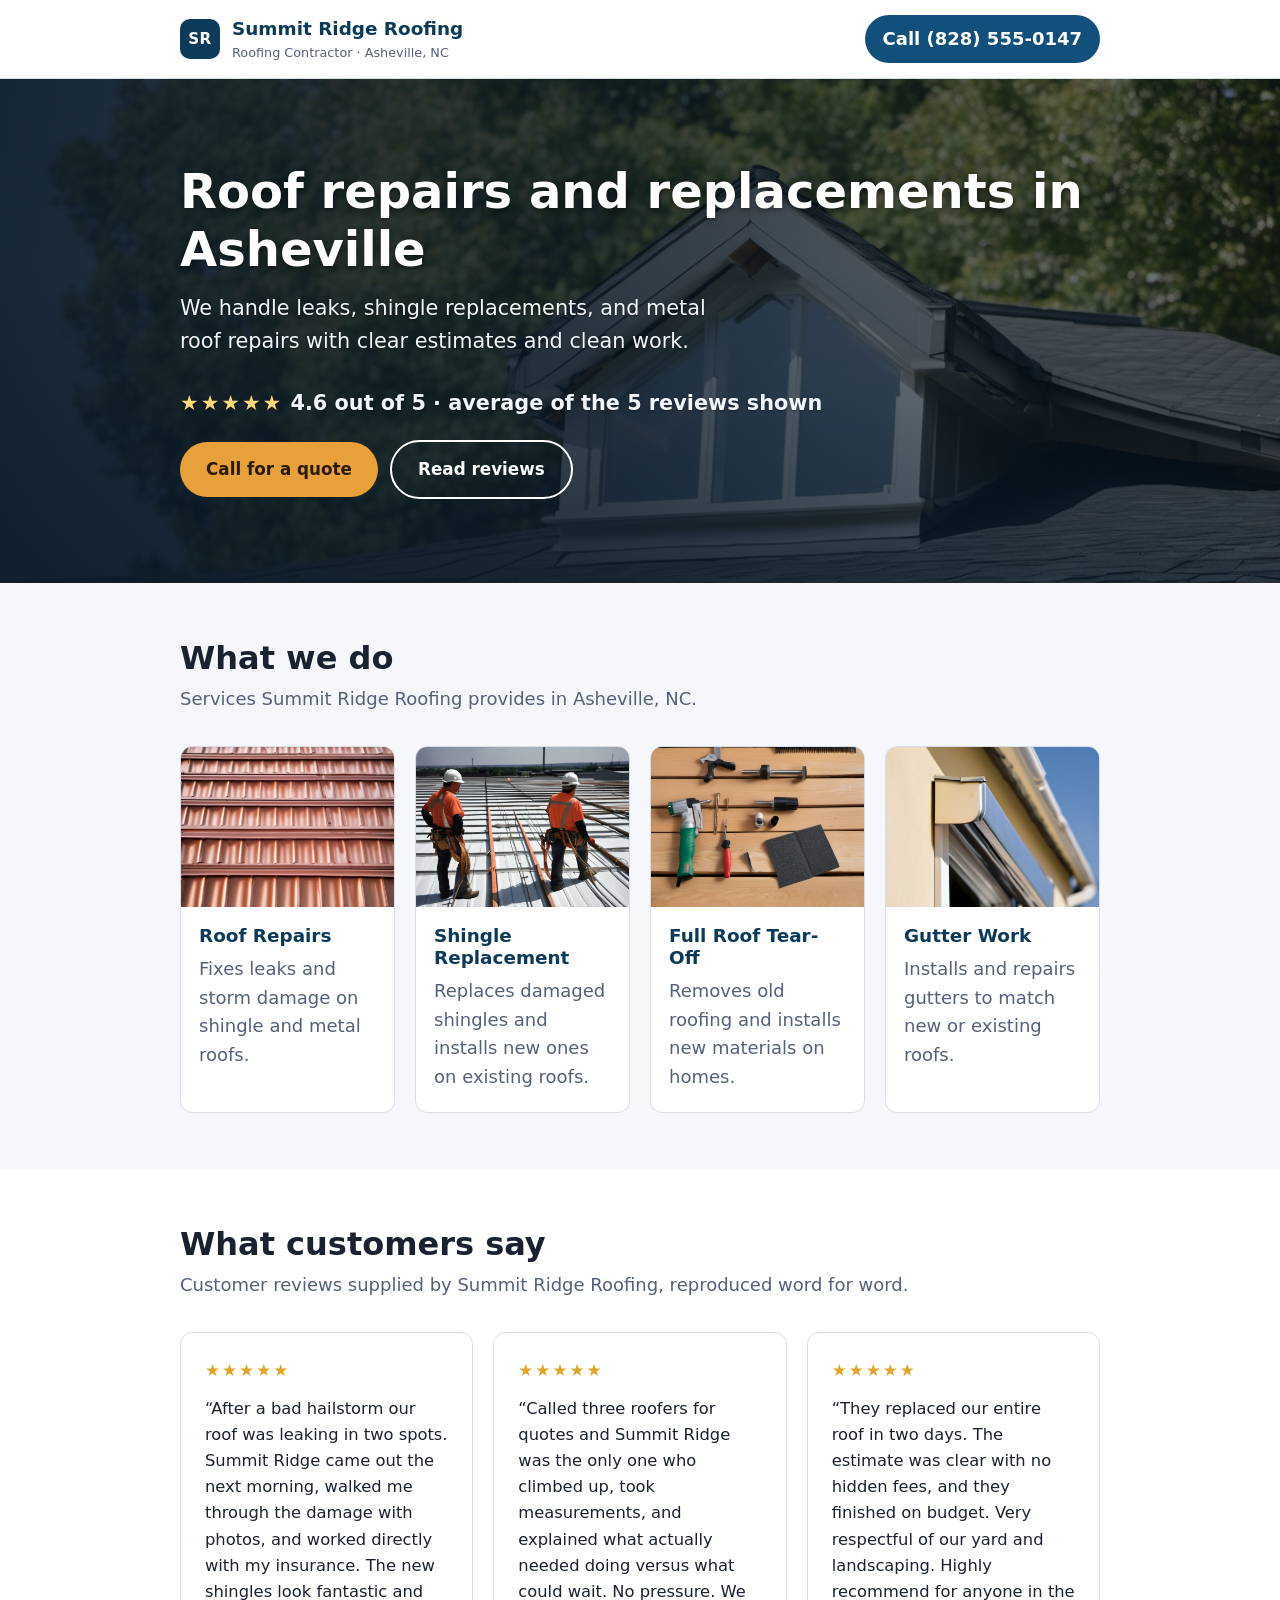
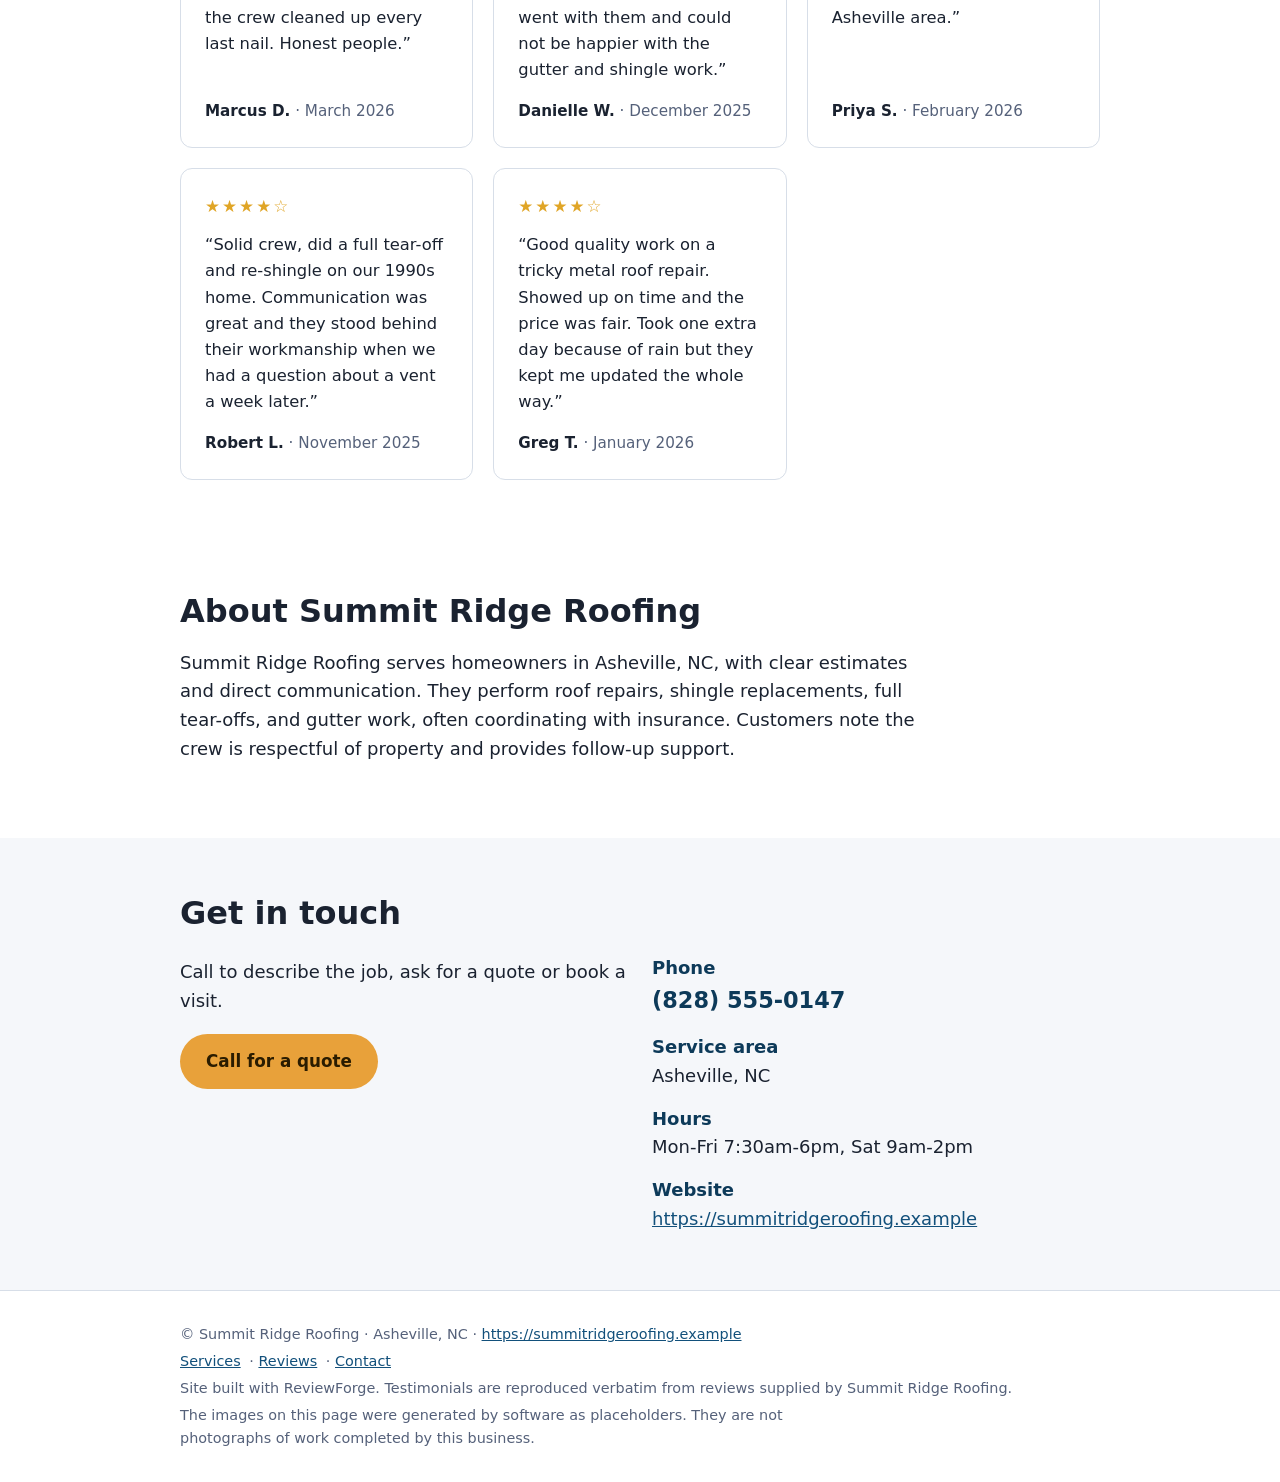
==== out/index.html @ 59f790d2 "ReviewForge: honest one-page websites from a business's own reviews ReviewForge turns a local busine" ====
<!doctype html>
<html lang="en">
<head>
  <meta charset="utf-8">
  <meta name="viewport" content="width=device-width, initial-scale=1">
  <title>Summit Ridge Roofing — Roofing Contractor in Asheville, NC</title>
  <meta name="description" content="We handle leaks, shingle replacements, and metal roof repairs with clear estimates and clean work.">
  <link rel="stylesheet" href="style.css">
  <style>.visually-hidden-label{position:absolute;width:1px;height:1px;overflow:hidden;clip:rect(0 0 0 0);white-space:nowrap}</style>
  <!-- Built by ReviewForge. Testimonials are verbatim excerpts of reviews
       supplied by the business. Every image's origin is listed in the
       provenance block below; images the business did not supply carry a
       data-illustrative attribute and are disclosed in the footer. -->
  <script type="application/json" id="reviewforge-provenance">
{
  "tool": "reviewforge",
  "copy_source": "llm",
  "llm_model": "qwen3:30b-a3b-instruct-2507-q4_K_M",
  "llm_endpoint": "non-local endpoint (address not recorded)",
  "note": "copy generated by qwen3:30b-a3b-instruct-2507-q4_K_M",
  "copy_attempts": [
    {
      "attempt": 1,
      "rejected_claims": []
    }
  ],
  "rejected_claims": [],
  "claim_check": "Conservative pattern match; a flagged phrase passes only if the same words (or a simple plural/singular) appear in the supplied facts or reviews. It blocks claims the input never mentions; it does not prove any claim true. Human review required.",
  "offers_free_estimates": false,
  "reviews_supplied": 5,
  "reviews_used_as_testimonials": [
    {
      "source_index": 0,
      "author": "Marcus D.",
      "rating": 5.0,
      "truncated": false,
      "source_url": null
    },
    {
      "source_index": 3,
      "author": "Danielle W.",
      "rating": 5.0,
      "truncated": false,
      "source_url": null
    },
    {
      "source_index": 1,
      "author": "Priya S.",
      "rating": 5.0,
      "truncated": false,
      "source_url": null
    },
    {
      "source_index": 4,
      "author": "Robert L.",
      "rating": 4.0,
      "truncated": false,
      "source_url": null
    },
    {
      "source_index": 2,
      "author": "Greg T.",
      "rating": 4.0,
      "truncated": false,
      "source_url": null
    }
  ],
  "rating_display": {
    "basis": "average of the reviews shown on the page",
    "average": 4.6,
    "count": 5
  },
  "country": "US",
  "legal": {
    "impressum": false,
    "privacy": false,
    "warnings": []
  },
  "photos_supplied": 0,
  "images": [
    {
      "src": "images/hero.png",
      "role": "hero",
      "origin": "generated",
      "is_business_own": false,
      "illustrative": true,
      "alt": "A newly shingled roofline against a clear sky",
      "caption": null,
      "generation": {
        "backend": "comfyui",
        "endpoint": "http://127.0.0.1:8188",
        "model": "sd_xl_base_1.0.safetensors",
        "prompt": "a freshly finished asphalt shingle roof on an anonymous suburban house seen from a low angle against a clear sky, clean straight shingle courses, new ridge cap, natural daylight, realistic documentary photograph, 35mm, shallow depth of field, no text, no signage, no logos, unbranded, anonymous generic location, professional stock photography",
        "negative_prompt": "text, words, letters, lettering, caption, watermark, signature, logo, brand, branding, trademark, company name, signage, street sign, house number, address, number plate, license plate, phone number, recognisable face, close-up face, portrait, celebrity, named person, landmark, famous building, map, document, deformed, extra limbs, extra fingers, mutated hands, distorted, blurry, low quality, jpeg artifacts, oversaturated, cartoon, illustration, painting, 3d render, cgi, collage, frame, border",
        "seed": 627469391,
        "steps": 28,
        "cfg": 6.5,
        "sampler": "dpmpp_2m/karras",
        "comfyui_prompt_id": "44e18497-ba8a-4ac8-9ac7-6ed51bb5bd73",
        "reused_render": "copied from an earlier build of this sample (same prompt and seed)",
        "embedded_metadata_removed": [
          "tEXt"
        ]
      }
    },
    {
      "src": "images/service-1.png",
      "role": "service",
      "origin": "generated",
      "is_business_own": false,
      "illustrative": true,
      "alt": "Roofing tools laid out on roof decking",
      "caption": null,
      "generation": {
        "backend": "comfyui",
        "endpoint": "http://127.0.0.1:8188",
        "model": "sd_xl_base_1.0.safetensors",
        "prompt": "a neat arrangement of roofing tools on bare plywood decking, nail gun, chalk line, flat pry bar, bundle of shingles, natural daylight, realistic documentary photograph, 35mm, shallow depth of field, no text, no signage, no logos, unbranded, anonymous generic location, professional stock photography",
        "negative_prompt": "text, words, letters, lettering, caption, watermark, signature, logo, brand, branding, trademark, company name, signage, street sign, house number, address, number plate, license plate, phone number, recognisable face, close-up face, portrait, celebrity, named person, landmark, famous building, map, document, deformed, extra limbs, extra fingers, mutated hands, distorted, blurry, low quality, jpeg artifacts, oversaturated, cartoon, illustration, painting, 3d render, cgi, collage, frame, border",
        "seed": 97400153,
        "steps": 28,
        "cfg": 6.5,
        "sampler": "dpmpp_2m/karras",
        "comfyui_prompt_id": "cd09466c-b7cf-4325-ab51-349beb525d5e",
        "reused_render": "copied from an earlier build of this sample (same prompt and seed)",
        "embedded_metadata_removed": [
          "tEXt"
        ]
      }
    },
    {
      "src": "images/service-2.png",
      "role": "service",
      "origin": "generated",
      "is_business_own": false,
      "illustrative": true,
      "alt": "Close detail of a standing seam metal roof",
      "caption": null,
      "generation": {
        "backend": "comfyui",
        "endpoint": "http://127.0.0.1:8188",
        "model": "sd_xl_base_1.0.safetensors",
        "prompt": "a standing seam metal roof panel detail in soft daylight, clean ribs and fasteners, close abstract crop, natural daylight, realistic documentary photograph, 35mm, shallow depth of field, no text, no signage, no logos, unbranded, anonymous generic location, professional stock photography",
        "negative_prompt": "text, words, letters, lettering, caption, watermark, signature, logo, brand, branding, trademark, company name, signage, street sign, house number, address, number plate, license plate, phone number, recognisable face, close-up face, portrait, celebrity, named person, landmark, famous building, map, document, deformed, extra limbs, extra fingers, mutated hands, distorted, blurry, low quality, jpeg artifacts, oversaturated, cartoon, illustration, painting, 3d render, cgi, collage, frame, border",
        "seed": 941857851,
        "steps": 28,
        "cfg": 6.5,
        "sampler": "dpmpp_2m/karras",
        "comfyui_prompt_id": "22c249e1-0dfb-46b1-85bd-ead1daed11b5",
        "reused_render": "copied from an earlier build of this sample (same prompt and seed)",
        "embedded_metadata_removed": [
          "tEXt"
        ]
      }
    },
    {
      "src": "images/service-3.png",
      "role": "service",
      "origin": "generated",
      "is_business_own": false,
      "illustrative": true,
      "alt": "Roofing workers seen at a distance on a rooftop",
      "caption": null,
      "generation": {
        "backend": "comfyui",
        "endpoint": "http://127.0.0.1:8188",
        "model": "sd_xl_base_1.0.safetensors",
        "prompt": "two roofing workers in hard hats and harnesses seen from a long distance as small silhouettes on a rooftop, faces not visible, wide establishing shot, natural daylight, realistic documentary photograph, 35mm, shallow depth of field, no text, no signage, no logos, unbranded, anonymous generic location, professional stock photography",
        "negative_prompt": "text, words, letters, lettering, caption, watermark, signature, logo, brand, branding, trademark, company name, signage, street sign, house number, address, number plate, license plate, phone number, recognisable face, close-up face, portrait, celebrity, named person, landmark, famous building, map, document, deformed, extra limbs, extra fingers, mutated hands, distorted, blurry, low quality, jpeg artifacts, oversaturated, cartoon, illustration, painting, 3d render, cgi, collage, frame, border",
        "seed": 515617822,
        "steps": 28,
        "cfg": 6.5,
        "sampler": "dpmpp_2m/karras",
        "comfyui_prompt_id": "9a1d9e56-45a0-4049-b6f0-59c0a13b3d74",
        "reused_render": "copied from an earlier build of this sample (same prompt and seed)",
        "embedded_metadata_removed": [
          "tEXt"
        ]
      }
    },
    {
      "src": "images/service-4.png",
      "role": "service",
      "origin": "generated",
      "is_business_own": false,
      "illustrative": true,
      "alt": "A newly installed gutter and downspout",
      "caption": null,
      "generation": {
        "backend": "comfyui",
        "endpoint": "http://127.0.0.1:8188",
        "model": "sd_xl_base_1.0.safetensors",
        "prompt": "a clean new seamless aluminium gutter and downspout along a plain fascia board, soft morning light, natural daylight, realistic documentary photograph, 35mm, shallow depth of field, no text, no signage, no logos, unbranded, anonymous generic location, professional stock photography",
        "negative_prompt": "text, words, letters, lettering, caption, watermark, signature, logo, brand, branding, trademark, company name, signage, street sign, house number, address, number plate, license plate, phone number, recognisable face, close-up face, portrait, celebrity, named person, landmark, famous building, map, document, deformed, extra limbs, extra fingers, mutated hands, distorted, blurry, low quality, jpeg artifacts, oversaturated, cartoon, illustration, painting, 3d render, cgi, collage, frame, border",
        "seed": 2083372674,
        "steps": 28,
        "cfg": 6.5,
        "sampler": "dpmpp_2m/karras",
        "comfyui_prompt_id": "b7a74631-ce5b-487c-b00d-261475dbca85",
        "reused_render": "copied from an earlier build of this sample (same prompt and seed)",
        "embedded_metadata_removed": [
          "tEXt"
        ]
      }
    }
  ],
  "image_resolution": {
    "mode": "illustrative",
    "logo": "none supplied; the renderer uses a typographic wordmark. ReviewForge never generates a logo.",
    "image_backend": {
      "selected": "comfyui",
      "note": "renders re-used from an earlier build of this sample (same prompts and seeds); no new generation"
    },
    "source": "generated illustrative imagery",
    "scene_set": "roofing"
  },
  "uses_illustrative_imagery": true,
  "illustrative_disclosure": "The images on this page were generated by software as placeholders. They are not photographs of work completed by this business.",
  "honesty": "Testimonials are verbatim prefixes of reviews supplied by the business, with the author and rating as supplied; ReviewForge cannot verify that a supplied review is genuine. Marketing copy (hero/services/about) is LLM- or template-generated and is rejected if it asserts a credential, award, offer, guarantee or statistic the supplied business data and reviews do not mention. Every image is listed above with its origin; any image not supplied by the business is flagged illustrative, kept out of the work gallery, carries neutral alt text and no ownership caption, and is disclosed in the page footer. Generated image files are written without embedded generation metadata; those details are recorded here instead."
}
  </script>
</head>
<body>
  <a class="skip-link" href="#main">Skip to content</a>
  <header class="site-header">
    <div class="wrap">
      <div class="brand wordmark">
        <span class="mono" aria-hidden="true">SR</span>
        <span>Summit Ridge Roofing<small>Roofing Contractor &middot; Asheville, NC</small></span>
      </div>
      <a class="header-cta" href="tel:8285550147">Call<span class="num"> (828) 555-0147</span></a>
    </div>
  </header>

  <main id="main">
    <section class="hero has-image" aria-labelledby="hero-h">
      <div class="hero-media"><img src="images/hero.png" alt="A newly shingled roofline against a clear sky" width="1344" height="768" loading="eager" fetchpriority="high" decoding="async" data-image-origin="generated" data-illustrative="true"></div>
      <div class="scrim" aria-hidden="true"></div>
      <div class="hero-body">
        <div class="wrap">
        <h1 id="hero-h">Roof repairs and replacements in Asheville</h1>
        <p>We handle leaks, shingle replacements, and metal roof repairs with clear estimates and clean work.</p>
        <p class="rating-line"><span class="stars" aria-hidden="true">★★★★★</span> 4.6 out of 5 &middot; average of the 5 reviews shown</p>
        <div class="btn-row">
          <a class="btn" href="tel:8285550147">Call for a quote</a>
          <a class="btn secondary" href="#reviews">Read reviews</a>
        </div>
        </div>
      </div>
    </section>

    <section class="services" id="services" aria-labelledby="services-h">
      <div class="wrap">
        <h2 id="services-h">What we do</h2>
        <p class="section-intro">Services Summit Ridge Roofing provides in Asheville, NC.</p>
        <div class="service-grid n4">
        <article class="service-card">
          <div class="card-media media"><img src="images/service-2.png" alt="Close detail of a standing seam metal roof" width="768" height="768" loading="lazy" decoding="async" data-image-origin="generated" data-illustrative="true"></div>
          <div class="card-body">
            <h3>Roof Repairs</h3>
            <p>Fixes leaks and storm damage on shingle and metal roofs.</p>
          </div>
        </article>
        <article class="service-card">
          <div class="card-media media"><img src="images/service-3.png" alt="Roofing workers seen at a distance on a rooftop" width="768" height="768" loading="lazy" decoding="async" data-image-origin="generated" data-illustrative="true"></div>
          <div class="card-body">
            <h3>Shingle Replacement</h3>
            <p>Replaces damaged shingles and installs new ones on existing roofs.</p>
          </div>
        </article>
        <article class="service-card">
          <div class="card-media media"><img src="images/service-1.png" alt="Roofing tools laid out on roof decking" width="768" height="768" loading="lazy" decoding="async" data-image-origin="generated" data-illustrative="true"></div>
          <div class="card-body">
            <h3>Full Roof Tear-Off</h3>
            <p>Removes old roofing and installs new materials on homes.</p>
          </div>
        </article>
        <article class="service-card">
          <div class="card-media media"><img src="images/service-4.png" alt="A newly installed gutter and downspout" width="768" height="768" loading="lazy" decoding="async" data-image-origin="generated" data-illustrative="true"></div>
          <div class="card-body">
            <h3>Gutter Work</h3>
            <p>Installs and repairs gutters to match new or existing roofs.</p>
          </div>
        </article>
        </div>
      </div>
    </section>

    <section id="reviews" aria-labelledby="reviews-h">
      <div class="wrap">
        <h2 id="reviews-h">What customers say</h2>
        <p class="section-intro">Customer reviews supplied by Summit Ridge Roofing, reproduced word for word.</p>
        <div class="testimonial-grid">
        <figure class="testimonial">
          <div class="stars" aria-hidden="true">★★★★★</div>
          <span class="visually-hidden-label">Rated 5 out of 5.</span>
          <blockquote>&ldquo;After a bad hailstorm our roof was leaking in two spots. Summit Ridge came out the next morning, walked me through the damage with photos, and worked directly with my insurance. The new shingles look fantastic and the crew cleaned up every last nail. Honest people.&rdquo;</blockquote>
          <figcaption><span class="name">Marcus D.</span> &middot; March 2026</figcaption>
        </figure>
        <figure class="testimonial">
          <div class="stars" aria-hidden="true">★★★★★</div>
          <span class="visually-hidden-label">Rated 5 out of 5.</span>
          <blockquote>&ldquo;Called three roofers for quotes and Summit Ridge was the only one who climbed up, took measurements, and explained what actually needed doing versus what could wait. No pressure. We went with them and could not be happier with the gutter and shingle work.&rdquo;</blockquote>
          <figcaption><span class="name">Danielle W.</span> &middot; December 2025</figcaption>
        </figure>
        <figure class="testimonial">
          <div class="stars" aria-hidden="true">★★★★★</div>
          <span class="visually-hidden-label">Rated 5 out of 5.</span>
          <blockquote>&ldquo;They replaced our entire roof in two days. The estimate was clear with no hidden fees, and they finished on budget. Very respectful of our yard and landscaping. Highly recommend for anyone in the Asheville area.&rdquo;</blockquote>
          <figcaption><span class="name">Priya S.</span> &middot; February 2026</figcaption>
        </figure>
        <figure class="testimonial">
          <div class="stars" aria-hidden="true">★★★★☆</div>
          <span class="visually-hidden-label">Rated 4 out of 5.</span>
          <blockquote>&ldquo;Solid crew, did a full tear-off and re-shingle on our 1990s home. Communication was great and they stood behind their workmanship when we had a question about a vent a week later.&rdquo;</blockquote>
          <figcaption><span class="name">Robert L.</span> &middot; November 2025</figcaption>
        </figure>
        <figure class="testimonial">
          <div class="stars" aria-hidden="true">★★★★☆</div>
          <span class="visually-hidden-label">Rated 4 out of 5.</span>
          <blockquote>&ldquo;Good quality work on a tricky metal roof repair. Showed up on time and the price was fair. Took one extra day because of rain but they kept me updated the whole way.&rdquo;</blockquote>
          <figcaption><span class="name">Greg T.</span> &middot; January 2026</figcaption>
        </figure>
        </div>
      </div>
    </section>

    <section class="about" id="about" aria-labelledby="about-h">
      <div class="wrap">
        <h2 id="about-h">About Summit Ridge Roofing</h2>
        <p>Summit Ridge Roofing serves homeowners in Asheville, NC, with clear estimates and direct communication. They perform roof repairs, shingle replacements, full tear-offs, and gutter work, often coordinating with insurance. Customers note the crew is respectful of property and provides follow-up support.</p>
      </div>
    </section>

    <section class="contact" id="contact" aria-labelledby="contact-h">
      <div class="wrap">
        <h2 id="contact-h">Get in touch</h2>
        <div class="contact-grid">
          <div>
            <p>Call to describe the job, ask for a quote or book a visit.</p>
            <p><a class="btn" href="tel:8285550147">Call for a quote</a></p>
          </div>
          <dl>
          <dt>Phone</dt>
          <dd><a class="phone" href="tel:8285550147">(828) 555-0147</a></dd>
          <dt>Service area</dt>
          <dd>Asheville, NC</dd>
          <dt>Hours</dt>
          <dd>Mon-Fri 7:30am-6pm, Sat 9am-2pm</dd>
          <dt>Website</dt>
          <dd><a href="https://summitridgeroofing.example">https://summitridgeroofing.example</a></dd>
          </dl>
        </div>
      </div>
    </section>
  </main>

  <footer class="site-footer">
    <div class="wrap">
      <p>&copy; Summit Ridge Roofing &middot; Asheville, NC &middot; <a href="https://summitridgeroofing.example">https://summitridgeroofing.example</a></p>
      <nav aria-label="Footer"><p><a href="#services">Services</a> &middot; <a href="#reviews">Reviews</a> &middot; <a href="#contact">Contact</a></p></nav>
      <p>Site built with ReviewForge. Testimonials are reproduced verbatim from reviews supplied by Summit Ridge Roofing.</p>
      <p class="disclosure">The images on this page were generated by software as placeholders. They are not photographs of work completed by this business.</p>
    </div>
  </footer>
</body>
</html>
---- out/style.css ----
/* ReviewForge - clean, dependency-light, accessible. No external assets. */
:root {
  --bg: #ffffff;
  --surface: #f5f7fa;
  --ink: #1a2230;
  --muted: #55617a;
  --brand: #12507b;
  --brand-dark: #0d3a59;
  --accent: #e8a13a;
  --star: #e0a526;
  --border: #d7dee8;
  --radius: 12px;
  --maxw: 960px;
}
* { box-sizing: border-box; }
html { scroll-behavior: smooth; }
body {
  margin: 0;
  font-family: system-ui, -apple-system, "Segoe UI", Roboto, Helvetica, Arial, sans-serif;
  color: var(--ink);
  background: var(--bg);
  line-height: 1.6;
  font-size: 18px;
}
a { color: var(--brand); }
h1, h2, h3 { line-height: 1.2; color: var(--ink); }
img { max-width: 100%; height: auto; display: block; }

.wrap { max-width: var(--maxw); margin: 0 auto; padding: 0 20px; }

a.skip-link {
  position: absolute; left: -999px; top: 0;
  background: var(--brand); color: #fff; padding: 10px 16px; z-index: 100;
}
a.skip-link:focus { left: 8px; top: 8px; }

/* Header / nav */
.site-header {
  border-bottom: 1px solid var(--border);
  position: sticky; top: 0; background: var(--bg); z-index: 20;
}
.site-header .wrap {
  display: flex; align-items: center; justify-content: space-between;
  gap: 16px; padding-top: 14px; padding-bottom: 14px;
}
.brand { min-width: 0; }
.brand { font-weight: 700; font-size: 1.15rem; color: var(--brand-dark); }
.brand small { display: block; font-weight: 400; color: var(--muted); font-size: 0.8rem; }
/* Typographic wordmark -- used when the business supplies no logo. We never
   synthesise a logo mark. */
.wordmark { display: flex; align-items: center; gap: 12px; }
.wordmark .mono {
  flex: 0 0 auto;
  width: 40px; height: 40px; border-radius: 10px;
  background: var(--brand-dark); color: #fff;
  display: grid; place-items: center;
  font-weight: 800; letter-spacing: 0.5px; font-size: 0.95rem;
}
.wordmark img.logo { width: auto; height: 42px; }
.header-cta {
  background: var(--brand); color: #fff; text-decoration: none;
  padding: 10px 18px; border-radius: 999px; font-weight: 600; white-space: nowrap;
}
.header-cta:hover, .header-cta:focus { background: var(--brand-dark); }

/* Hero */
.hero {
  background: linear-gradient(160deg, var(--brand-dark), var(--brand));
  color: #fff; padding: 64px 0;
}
.hero h1 { color: #fff; font-size: clamp(1.9rem, 5vw, 3rem); margin: 0 0 14px; }
.hero p { font-size: clamp(1.05rem, 2.5vw, 1.3rem); color: #eaf2f8; margin: 0 0 28px; max-width: 42ch; }
.hero .rating-line { font-weight: 600; margin-bottom: 20px; color: #fff; max-width: none; }
.hero .stars { color: #ffd87a; letter-spacing: 2px; }

/* Hero with a photograph: real <img> (so alt text, width/height and
   fetchpriority all work) under a gradient scrim that keeps text contrast
   well above WCAG AA regardless of the picture underneath. */
.hero.has-image { position: relative; padding: 0; overflow: hidden; background: var(--brand-dark); }
.hero.has-image .hero-media { position: absolute; inset: 0; }
.hero.has-image .hero-media img {
  width: 100%; height: 100%; object-fit: cover; display: block;
}
.hero.has-image .scrim {
  position: absolute; inset: 0;
  background:
    linear-gradient(90deg, rgba(8,24,38,0.90) 0%, rgba(8,24,38,0.72) 46%, rgba(8,24,38,0.30) 100%),
    linear-gradient(0deg, rgba(8,24,38,0.58) 0%, rgba(8,24,38,0.10) 62%);
}
.hero.has-image .hero-body { position: relative; padding: 84px 0 84px; }
.hero.has-image p { color: #f1f6fa; text-shadow: 0 1px 2px rgba(0,0,0,0.35); }
.hero.has-image h1 { text-shadow: 0 2px 6px rgba(0,0,0,0.45); }

.btn {
  display: inline-block; background: var(--accent); color: #2a1c00;
  text-decoration: none; padding: 14px 26px; border-radius: 999px;
  font-weight: 700; font-size: 1.05rem;
}
.btn:hover, .btn:focus { background: #f0b24e; }
.btn.secondary { background: transparent; color: #fff; border: 2px solid #fff; margin-left: 10px; }
.btn.secondary:hover, .btn.secondary:focus { background: rgba(255,255,255,0.12); }
.hero .btn-row { display: flex; flex-wrap: wrap; gap: 12px; align-items: center; }
.hero .btn.secondary { margin-left: 0; }

section { padding: 56px 0; }
section h2 { font-size: clamp(1.5rem, 4vw, 2rem); margin: 0 0 8px; }
.section-intro { color: var(--muted); margin: 0 0 32px; }
section h2 + .service-grid { margin-top: 24px; }

/* Photo credit for openly licensed images, shown on the picture. */
.media { position: relative; }
.photo-credit {
  position: absolute; z-index: 2;
  font-size: 0.75rem; line-height: 1.2; font-weight: 600; letter-spacing: 0.2px;
  color: #fff; background: rgba(8,20,32,0.82);
  padding: 4px 9px; border-radius: 6px; pointer-events: none;
}
.hero .photo-credit { left: auto; right: 14px; bottom: 14px; }
.photo-credit { font-weight: 400; max-width: 60%; }

/* Services */
.services { background: var(--surface); }
.service-grid {
  display: grid; gap: 20px;
  grid-template-columns: repeat(auto-fit, minmax(240px, 1fr));
}
@media (min-width: 900px) {
  .service-grid.n4 { grid-template-columns: repeat(4, 1fr); }
  .service-grid.n4 .service-card .card-body { padding: 18px 18px 20px; }
}
@media (min-width: 560px) and (max-width: 899px) {
  .service-grid.n4 { grid-template-columns: repeat(2, 1fr); }
}
.service-card {
  background: var(--bg); border: 1px solid var(--border);
  border-radius: var(--radius); overflow: hidden;
  display: flex; flex-direction: column;
}
.service-card .card-media { background: var(--surface); }
.service-card .card-media img {
  width: 100%; aspect-ratio: 4 / 3; object-fit: cover;
}
/* A card with no picture, in a row of cards that have one: a quiet brand
   panel of the same height keeps the row even. Deliberately not a picture. */
.service-card .card-media.blank {
  aspect-ratio: 4 / 3; display: grid; place-items: center;
  background: linear-gradient(150deg, var(--brand-dark), var(--brand));
}
.service-card .card-media.blank span {
  color: rgba(255,255,255,0.9); font-size: 2.6rem; font-weight: 800;
}
.service-card .card-body { padding: 22px 24px 24px; }
.service-card h3 { margin: 0 0 8px; font-size: 1.15rem; color: var(--brand-dark); overflow-wrap: anywhere; }
.service-card p { margin: 0; color: var(--muted); }

/* Honest little note wherever illustrative imagery is shown. */
.imagery-note {
  margin: 24px 0 0; color: var(--muted); font-size: 0.85rem;
  border-left: 3px solid var(--border); padding-left: 12px; max-width: 62ch;
}

/* Work gallery -- business-owned photos ONLY. */
.gallery-grid {
  display: grid; gap: 16px;
  grid-template-columns: repeat(auto-fit, minmax(240px, 1fr));
}
.gallery-grid figure {
  margin: 0; border: 1px solid var(--border); border-radius: var(--radius);
  overflow: hidden; background: var(--bg);
  display: flex; flex-direction: column;
}
.gallery-grid img { width: 100%; aspect-ratio: 3 / 2; object-fit: cover; }
.gallery-grid figcaption {
  padding: 12px 16px; color: var(--ink); font-size: 0.95rem;
}
.gallery-grid figcaption .credit {
  display: block; margin-top: 4px; color: var(--muted); font-size: 0.8rem;
}

/* Testimonials */
.testimonial-grid {
  display: grid; gap: 20px;
  grid-template-columns: repeat(auto-fit, minmax(260px, 1fr));
}
.testimonial {
  margin: 0; border: 1px solid var(--border); border-radius: var(--radius);
  padding: 24px; background: var(--bg);
  display: flex; flex-direction: column;
}
.testimonial .stars { color: var(--star); letter-spacing: 2px; font-size: 1.05rem; }
.testimonial blockquote { margin: 12px 0 16px; font-size: 1.02rem; flex: 1 1 auto; }
.testimonial figcaption { color: var(--muted); font-size: 0.95rem; }
.testimonial figcaption .name { color: var(--ink); font-weight: 600; }

/* About + contact */
.about p { max-width: 65ch; }
.contact { background: var(--surface); }
.contact-grid { display: grid; gap: 24px; grid-template-columns: repeat(auto-fit, minmax(240px, 1fr)); }
.contact dl { margin: 0; }
.contact dt { font-weight: 700; color: var(--brand-dark); margin-top: 14px; }
.contact dd { margin: 0; }
.contact a.phone { font-size: 1.4rem; font-weight: 700; color: var(--brand-dark); text-decoration: none; }

/* Footer */
.site-footer {
  border-top: 1px solid var(--border); padding: 28px 0;
  color: var(--muted); font-size: 0.9rem;
}
.site-footer p { margin: 4px 0; }
.site-footer .disclosure { max-width: 70ch; }
.site-footer nav a { margin-right: 4px; }
.legal-text { margin-top: 18px; max-width: 70ch; }
.legal-text h2 { font-size: 1rem; margin: 14px 0 4px; color: var(--ink); }
.legal-text p { white-space: pre-line; }

:focus-visible { outline: 3px solid var(--accent); outline-offset: 2px; }

@media (prefers-reduced-motion: reduce) {
  html { scroll-behavior: auto; }
}

@media (max-width: 640px) {
  body { font-size: 17px; }
  .hero { padding: 48px 0 56px; }
  .hero.has-image .hero-body { padding: 56px 0 64px; }
  .site-header { position: static; }
  .site-header .wrap { padding-top: 10px; padding-bottom: 10px; gap: 10px; }
  .brand { font-size: 1rem; }
  .wordmark .mono { width: 36px; height: 36px; }
  .wordmark img.logo { height: 36px; }
  .header-cta { padding: 8px 16px; font-size: 0.95rem; }
  .header-cta .num { display: none; }
  section { padding: 44px 0; }
  .hero.has-image .scrim {
    background: linear-gradient(0deg, rgba(8,24,38,0.93) 10%, rgba(8,24,38,0.72) 100%);
  }
}

@media (prefers-color-scheme: dark) {
  :root:not([data-theme="light"]) {
    --bg: #11161f; --surface: #1a212d; --ink: #e8edf4; --muted: #a2afc4;
    --brand: #4aa3d6; --brand-dark: #2e7fb0; --border: #2a3444;
  }
}
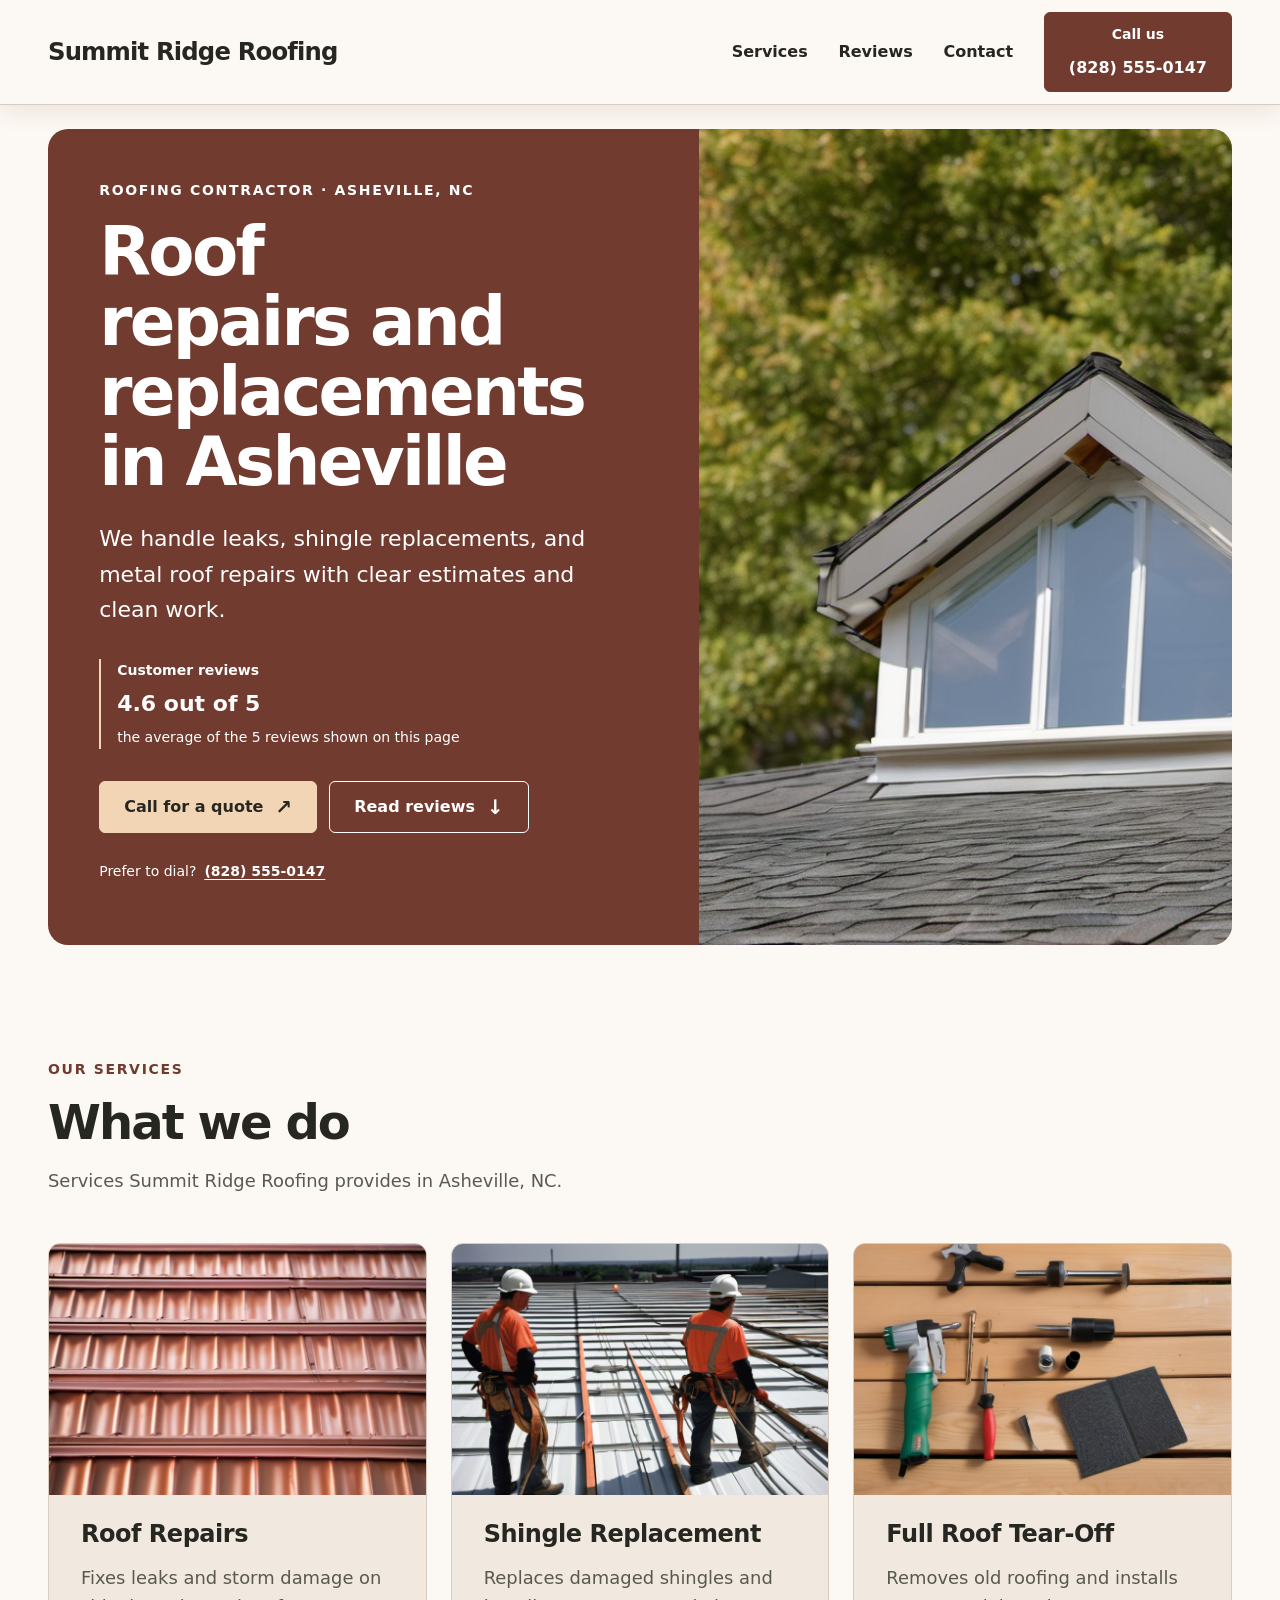
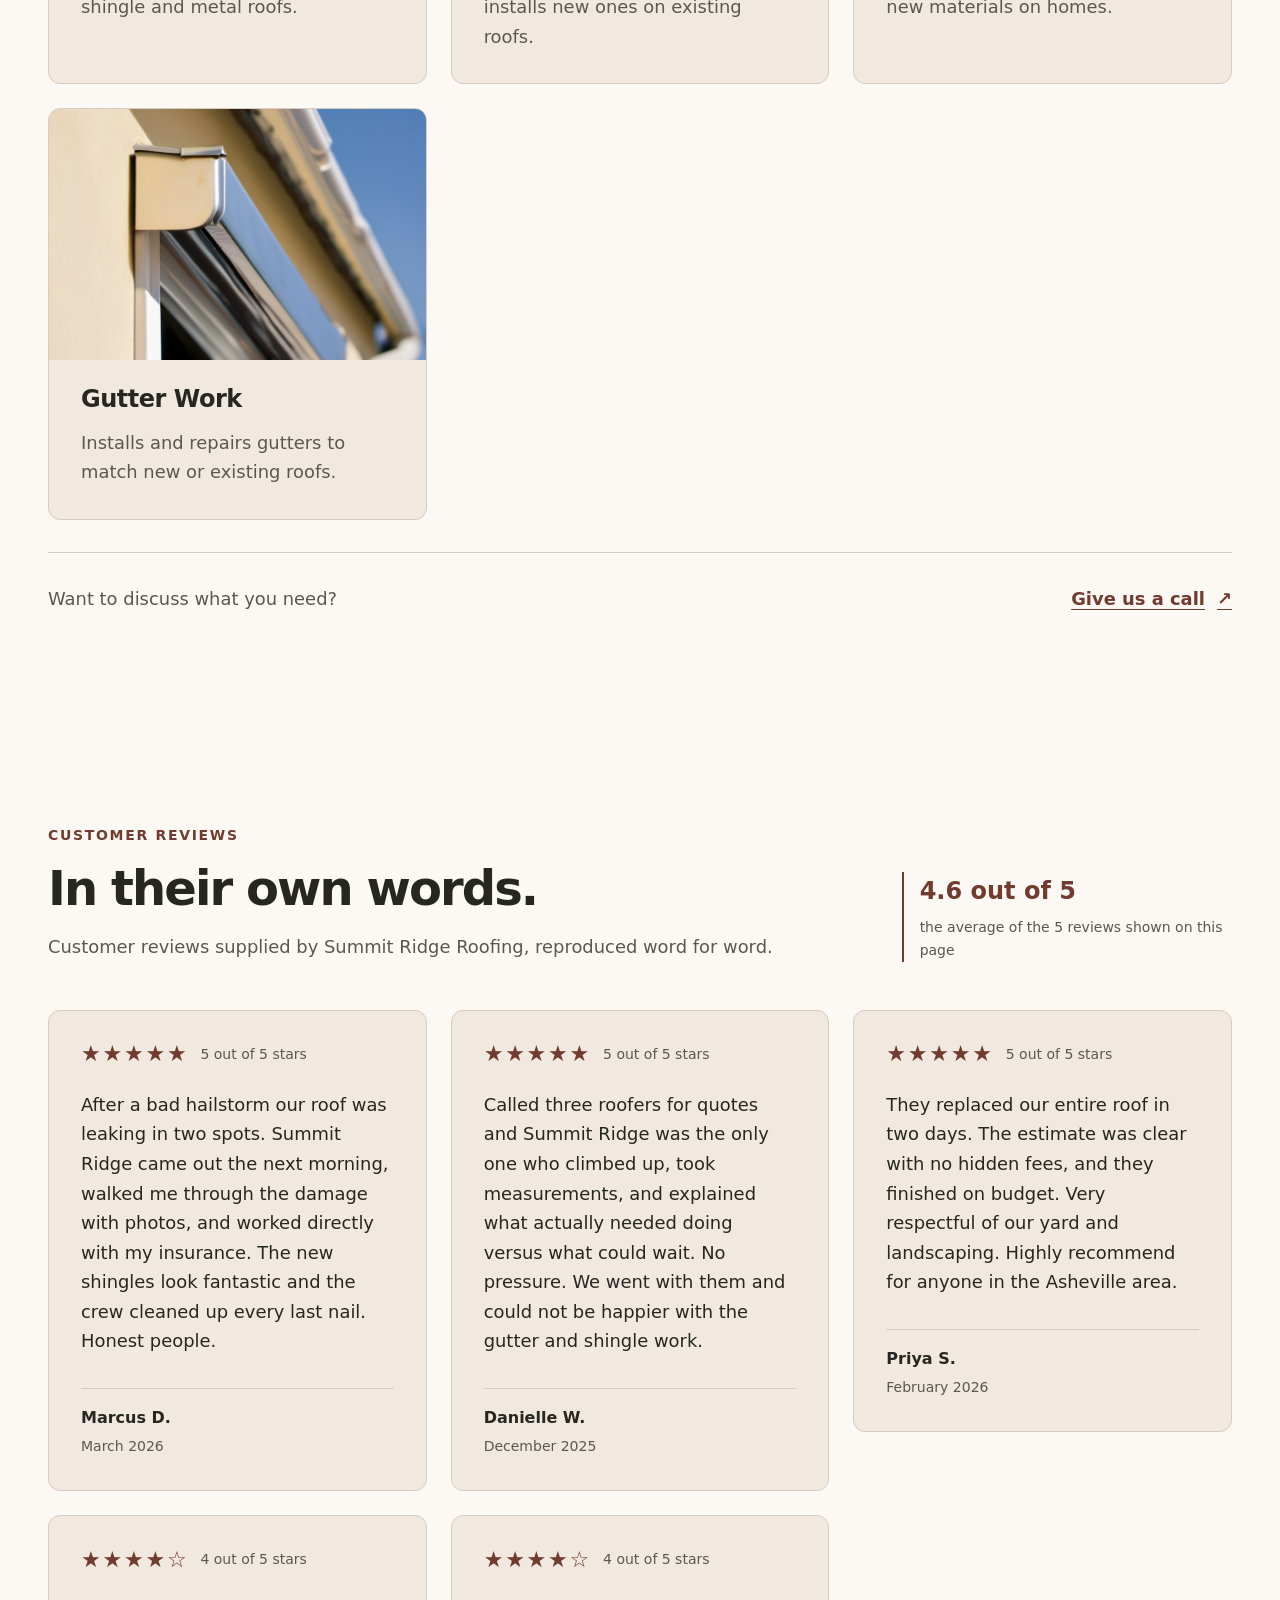
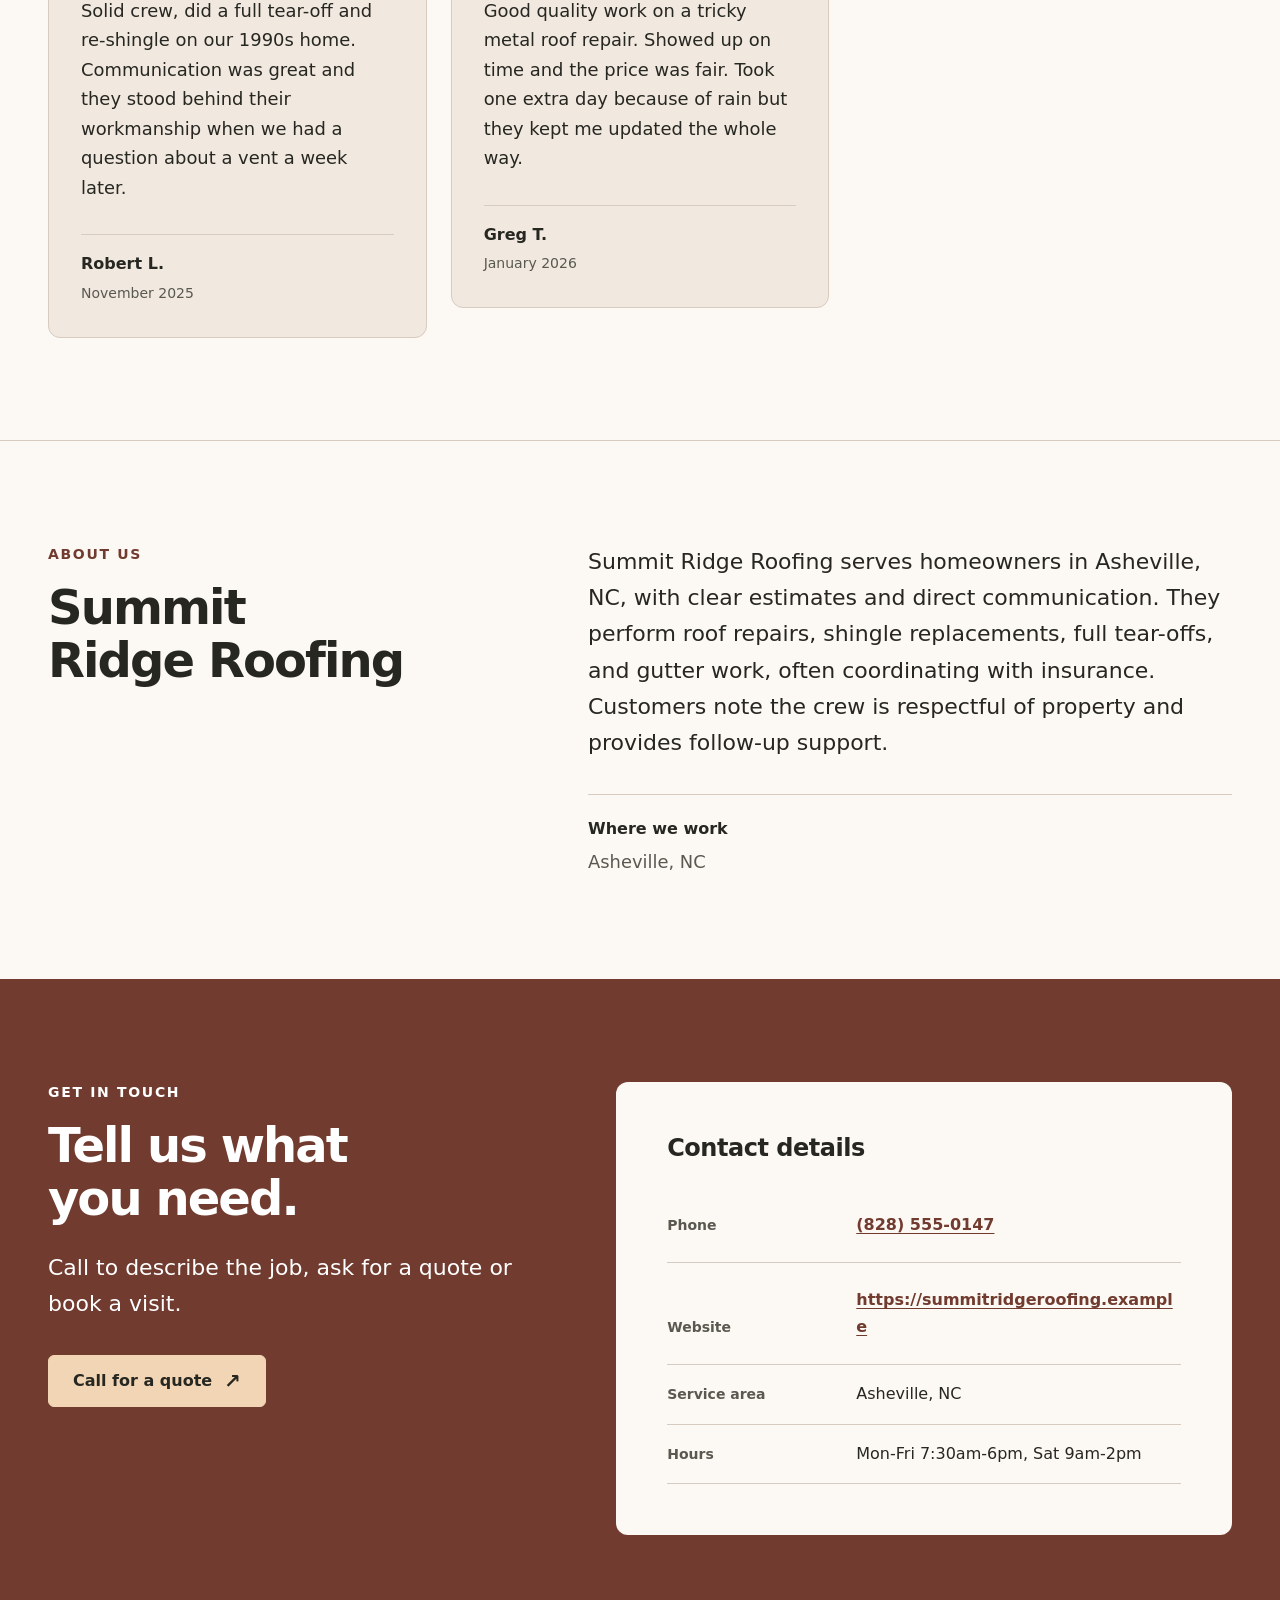
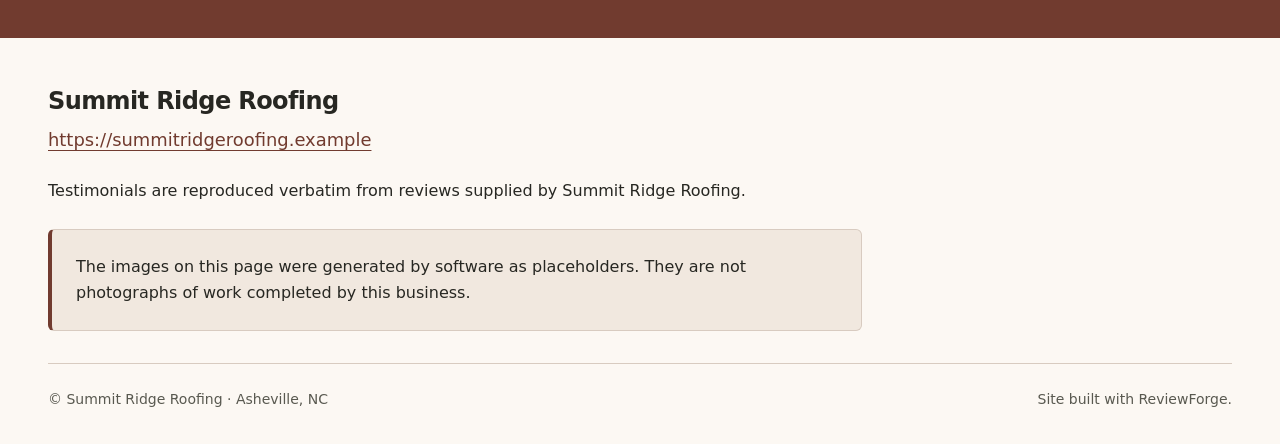
==== commit 7fa18af1: "Document the Astra design and re-render both samples The samples are re-rendered from their committe" ====
--- a/out/index.html
+++ b/out/index.html
@@ -3,10 +3,11 @@
 <head>
   <meta charset="utf-8">
   <meta name="viewport" content="width=device-width, initial-scale=1">
+  <meta name="color-scheme" content="light">
   <title>Summit Ridge Roofing — Roofing Contractor in Asheville, NC</title>
   <meta name="description" content="We handle leaks, shingle replacements, and metal roof repairs with clear estimates and clean work.">
+  <meta name="generator" content="ReviewForge (theme: astra, palette: roofing)">
   <link rel="stylesheet" href="style.css">
-  <style>.visually-hidden-label{position:absolute;width:1px;height:1px;overflow:hidden;clip:rect(0 0 0 0);white-space:nowrap}</style>
   <!-- Built by ReviewForge. Testimonials are verbatim excerpts of reviews
        supplied by the business. Every image's origin is listed in the
        provenance block below; images the business did not supply carry a
@@ -221,147 +222,190 @@
   </script>
 </head>
 <body>
-  <a class="skip-link" href="#main">Skip to content</a>
+  <a class="skip-link" href="#main-content">Skip to main content</a>
   <header class="site-header">
-    <div class="wrap">
-      <div class="brand wordmark">
-        <span class="mono" aria-hidden="true">SR</span>
-        <span>Summit Ridge Roofing<small>Roofing Contractor &middot; Asheville, NC</small></span>
-      </div>
-      <a class="header-cta" href="tel:8285550147">Call<span class="num"> (828) 555-0147</span></a>
+    <div class="container site-header__inner">
+      <a class="brand" href="#home" aria-label="Summit Ridge Roofing: home"><span class="brand__wordmark">Summit Ridge Roofing</span></a>
+      <nav class="header-nav" aria-label="Primary navigation">
+        <a class="header-nav__link" href="#services">Services</a>
+<a class="header-nav__link" href="#reviews">Reviews</a>
+<a class="header-nav__link" href="#contact">Contact</a>
+        <a class="button button--brand header-call" href="tel:8285550147"><span class="header-call__label">Call us</span><span class="header-call__number">(828) 555-0147</span></a>
+      </nav>
     </div>
   </header>
 
-  <main id="main">
-    <section class="hero has-image" aria-labelledby="hero-h">
-      <div class="hero-media"><img src="images/hero.png" alt="A newly shingled roofline against a clear sky" width="1344" height="768" loading="eager" fetchpriority="high" decoding="async" data-image-origin="generated" data-illustrative="true"></div>
-      <div class="scrim" aria-hidden="true"></div>
-      <div class="hero-body">
-        <div class="wrap">
-        <h1 id="hero-h">Roof repairs and replacements in Asheville</h1>
-        <p>We handle leaks, shingle replacements, and metal roof repairs with clear estimates and clean work.</p>
-        <p class="rating-line"><span class="stars" aria-hidden="true">★★★★★</span> 4.6 out of 5 &middot; average of the 5 reviews shown</p>
-        <div class="btn-row">
-          <a class="btn" href="tel:8285550147">Call for a quote</a>
-          <a class="btn secondary" href="#reviews">Read reviews</a>
+  <main id="main-content" tabindex="-1">
+<section id="home" class="hero hero--photo" aria-labelledby="hero-title">
+         <div class="container hero__layout">
+           <div class="hero__content">
+             <p class="eyebrow hero__eyebrow">Roofing Contractor &middot; Asheville, NC</p>
+             <h1 id="hero-title">Roof repairs and replacements in Asheville</h1>
+             <p class="hero__subhead">We handle leaks, shingle replacements, and metal roof repairs with clear estimates and clean work.</p>
+             <p class="rating-summary">
+               <span class="rating-summary__label">Customer reviews</span>
+               <span class="rating-summary__value">4.6 out of 5</span>
+               <span class="rating-summary__context">the average of the 5 reviews shown on this page</span>
+             </p>
+             <div class="hero__actions">
+               <a class="button button--accent" href="tel:8285550147">Call for a quote <span aria-hidden="true">&#8599;</span></a>
+               <a class="button button--inverse-outline" href="#reviews">Read reviews <span aria-hidden="true">&#8595;</span></a>
+             </div>
+             <p class="hero__phone"><span>Prefer to dial?</span> <a href="tel:8285550147">(828) 555-0147</a></p>
+           </div>
+           <div class="hero__media"><img src="images/hero.png" alt="A newly shingled roofline against a clear sky" class="hero__image" width="1344" height="768" loading="eager" fetchpriority="high" decoding="async" data-image-origin="generated" data-illustrative="true"></div>
+         </div>
+       </section>
+<section id="services" class="section services" aria-labelledby="services-title">
+         <div class="container">
+           <div class="section-heading">
+             <p class="eyebrow">Our services</p>
+             <h2 id="services-title">What we do</h2>
+             <p class="section-intro">Services Summit Ridge Roofing provides in Asheville, NC.</p>
+
+           </div>
+           <ul class="services__grid">
+                         <li class="service-card service-card--with-image">
+              <div class="service-card__media"><img src="images/service-2.png" alt="Close detail of a standing seam metal roof" width="768" height="768" loading="lazy" decoding="async" data-image-origin="generated" data-illustrative="true"></div>
+              <div class="service-card__body">
+                <h3 class="service-card__title">Roof Repairs</h3>
+                <p class="service-card__description">Fixes leaks and storm damage on shingle and metal roofs.</p>
+              </div>
+            </li>
+            <li class="service-card service-card--with-image">
+              <div class="service-card__media"><img src="images/service-3.png" alt="Roofing workers seen at a distance on a rooftop" width="768" height="768" loading="lazy" decoding="async" data-image-origin="generated" data-illustrative="true"></div>
+              <div class="service-card__body">
+                <h3 class="service-card__title">Shingle Replacement</h3>
+                <p class="service-card__description">Replaces damaged shingles and installs new ones on existing roofs.</p>
+              </div>
+            </li>
+            <li class="service-card service-card--with-image">
+              <div class="service-card__media"><img src="images/service-1.png" alt="Roofing tools laid out on roof decking" width="768" height="768" loading="lazy" decoding="async" data-image-origin="generated" data-illustrative="true"></div>
+              <div class="service-card__body">
+                <h3 class="service-card__title">Full Roof Tear-Off</h3>
+                <p class="service-card__description">Removes old roofing and installs new materials on homes.</p>
+              </div>
+            </li>
+            <li class="service-card service-card--with-image">
+              <div class="service-card__media"><img src="images/service-4.png" alt="A newly installed gutter and downspout" width="768" height="768" loading="lazy" decoding="async" data-image-origin="generated" data-illustrative="true"></div>
+              <div class="service-card__body">
+                <h3 class="service-card__title">Gutter Work</h3>
+                <p class="service-card__description">Installs and repairs gutters to match new or existing roofs.</p>
+              </div>
+            </li>
+           </ul>
+           <div class="section-endnote">
+             <p>Want to discuss what you need?</p>
+             <a class="text-link" href="tel:8285550147">Give us a call <span aria-hidden="true">&#8599;</span></a>
+           </div>
+         </div>
+       </section>
+
+<section id="reviews" class="section reviews" aria-labelledby="reviews-title">
+         <div class="container">
+           <div class="section-heading section-heading--split">
+             <div>
+               <p class="eyebrow">Customer reviews</p>
+               <h2 id="reviews-title">In their own words.</h2>
+               <p class="section-intro">Customer reviews supplied by Summit Ridge Roofing, reproduced word for word.</p>
+             </div>
+             <p class="reviews__summary"><strong>4.6 out of 5</strong><span>the average of the 5 reviews shown on this page</span></p>
+           </div>
+           <ul class="reviews__grid">
+                         <li class="reviews__item">
+               <figure class="review-card">
+                 <p class="review-card__rating"><span class="review-card__stars" aria-hidden="true">★★★★★</span><span class="review-card__rating-text">5 out of 5 stars</span></p>
+                 <blockquote class="review-card__quote"><p>After a bad hailstorm our roof was leaking in two spots. Summit Ridge came out the next morning, walked me through the damage with photos, and worked directly with my insurance. The new shingles look fantastic and the crew cleaned up every last nail. Honest people.</p></blockquote>
+                 <figcaption class="review-card__author">Marcus D.<span class="review-card__meta">March 2026</span></figcaption>
+               </figure>
+             </li>
+            <li class="reviews__item">
+               <figure class="review-card">
+                 <p class="review-card__rating"><span class="review-card__stars" aria-hidden="true">★★★★★</span><span class="review-card__rating-text">5 out of 5 stars</span></p>
+                 <blockquote class="review-card__quote"><p>Called three roofers for quotes and Summit Ridge was the only one who climbed up, took measurements, and explained what actually needed doing versus what could wait. No pressure. We went with them and could not be happier with the gutter and shingle work.</p></blockquote>
+                 <figcaption class="review-card__author">Danielle W.<span class="review-card__meta">December 2025</span></figcaption>
+               </figure>
+             </li>
+            <li class="reviews__item">
+               <figure class="review-card">
+                 <p class="review-card__rating"><span class="review-card__stars" aria-hidden="true">★★★★★</span><span class="review-card__rating-text">5 out of 5 stars</span></p>
+                 <blockquote class="review-card__quote"><p>They replaced our entire roof in two days. The estimate was clear with no hidden fees, and they finished on budget. Very respectful of our yard and landscaping. Highly recommend for anyone in the Asheville area.</p></blockquote>
+                 <figcaption class="review-card__author">Priya S.<span class="review-card__meta">February 2026</span></figcaption>
+               </figure>
+             </li>
+            <li class="reviews__item">
+               <figure class="review-card">
+                 <p class="review-card__rating"><span class="review-card__stars" aria-hidden="true">★★★★☆</span><span class="review-card__rating-text">4 out of 5 stars</span></p>
+                 <blockquote class="review-card__quote"><p>Solid crew, did a full tear-off and re-shingle on our 1990s home. Communication was great and they stood behind their workmanship when we had a question about a vent a week later.</p></blockquote>
+                 <figcaption class="review-card__author">Robert L.<span class="review-card__meta">November 2025</span></figcaption>
+               </figure>
+             </li>
+            <li class="reviews__item">
+               <figure class="review-card">
+                 <p class="review-card__rating"><span class="review-card__stars" aria-hidden="true">★★★★☆</span><span class="review-card__rating-text">4 out of 5 stars</span></p>
+                 <blockquote class="review-card__quote"><p>Good quality work on a tricky metal roof repair. Showed up on time and the price was fair. Took one extra day because of rain but they kept me updated the whole way.</p></blockquote>
+                 <figcaption class="review-card__author">Greg T.<span class="review-card__meta">January 2026</span></figcaption>
+               </figure>
+             </li>
+           </ul>
+         </div>
+       </section>
+<section id="about" class="section about" aria-labelledby="about-title">
+         <div class="container about__layout">
+           <div class="section-heading">
+             <p class="eyebrow">About us</p>
+             <h2 id="about-title">Summit Ridge Roofing</h2>
+           </div>
+           <div class="about__content">
+             <p class="about__text">Summit Ridge Roofing serves homeowners in Asheville, NC, with clear estimates and direct communication. They perform roof repairs, shingle replacements, full tear-offs, and gutter work, often coordinating with insurance. Customers note the crew is respectful of property and provides follow-up support.</p>
+             <div class="about__service-area">
+               <h3>Where we work</h3>
+               <p>Asheville, NC</p>
+             </div>
+           </div>
+         </div>
+       </section>
+<section id="contact" class="section contact" aria-labelledby="contact-title">
+         <div class="container contact__layout">
+           <div class="contact__intro">
+             <p class="eyebrow">Get in touch</p>
+             <h2 id="contact-title">Tell us what you need.</h2>
+             <p class="contact__lead">Call to describe the job, ask for a quote or book a visit.</p>
+             <a class="button button--accent" href="tel:8285550147">Call for a quote <span aria-hidden="true">&#8599;</span></a>
         </div>
-        </div>
+           <div class="contact__details">
+             <h3>Contact details</h3>
+             <dl class="contact-list">
+               <div class="contact-list__row"><dt>Phone</dt><dd><a href="tel:8285550147">(828) 555-0147</a></dd></div>
+               <div class="contact-list__row"><dt>Website</dt><dd><a href="https://summitridgeroofing.example">https://summitridgeroofing.example</a></dd></div>
+               <div class="contact-list__row"><dt>Service area</dt><dd>Asheville, NC</dd></div>
+               <div class="contact-list__row"><dt>Hours</dt><dd>Mon-Fri 7:30am-6pm, Sat 9am-2pm</dd></div>
+             </dl>
+           </div>
+         </div>
+       </section>
+  </main>
+
+  <footer class="site-footer">
+    <div class="container">
+      <div class="site-footer__top">
+        <p class="site-footer__business">Summit Ridge Roofing</p>
+        
       </div>
-    </section>
-
-    <section class="services" id="services" aria-labelledby="services-h">
-      <div class="wrap">
-        <h2 id="services-h">What we do</h2>
-        <p class="section-intro">Services Summit Ridge Roofing provides in Asheville, NC.</p>
-        <div class="service-grid n4">
-        <article class="service-card">
-          <div class="card-media media"><img src="images/service-2.png" alt="Close detail of a standing seam metal roof" width="768" height="768" loading="lazy" decoding="async" data-image-origin="generated" data-illustrative="true"></div>
-          <div class="card-body">
-            <h3>Roof Repairs</h3>
-            <p>Fixes leaks and storm damage on shingle and metal roofs.</p>
-          </div>
-        </article>
-        <article class="service-card">
-          <div class="card-media media"><img src="images/service-3.png" alt="Roofing workers seen at a distance on a rooftop" width="768" height="768" loading="lazy" decoding="async" data-image-origin="generated" data-illustrative="true"></div>
-          <div class="card-body">
-            <h3>Shingle Replacement</h3>
-            <p>Replaces damaged shingles and installs new ones on existing roofs.</p>
-          </div>
-        </article>
-        <article class="service-card">
-          <div class="card-media media"><img src="images/service-1.png" alt="Roofing tools laid out on roof decking" width="768" height="768" loading="lazy" decoding="async" data-image-origin="generated" data-illustrative="true"></div>
-          <div class="card-body">
-            <h3>Full Roof Tear-Off</h3>
-            <p>Removes old roofing and installs new materials on homes.</p>
-          </div>
-        </article>
-        <article class="service-card">
-          <div class="card-media media"><img src="images/service-4.png" alt="A newly installed gutter and downspout" width="768" height="768" loading="lazy" decoding="async" data-image-origin="generated" data-illustrative="true"></div>
-          <div class="card-body">
-            <h3>Gutter Work</h3>
-            <p>Installs and repairs gutters to match new or existing roofs.</p>
-          </div>
-        </article>
-        </div>
+      <p class="site-footer__website"><a href="https://summitridgeroofing.example">https://summitridgeroofing.example</a></p>
+
+      <p class="site-footer__disclosure">Testimonials are reproduced verbatim from reviews supplied by Summit Ridge Roofing.</p>
+
+      <p class="site-footer__disclosure site-footer__image-disclosure">The images on this page were generated by software as placeholders. They are not photographs of work completed by this business.</p>
+
+      <div class="site-footer__bottom">
+        <p>&copy; Summit Ridge Roofing &middot; Asheville, NC</p>
+        <p class="site-footer__credit">Site built with ReviewForge.</p>
       </div>
-    </section>
-
-    <section id="reviews" aria-labelledby="reviews-h">
-      <div class="wrap">
-        <h2 id="reviews-h">What customers say</h2>
-        <p class="section-intro">Customer reviews supplied by Summit Ridge Roofing, reproduced word for word.</p>
-        <div class="testimonial-grid">
-        <figure class="testimonial">
-          <div class="stars" aria-hidden="true">★★★★★</div>
-          <span class="visually-hidden-label">Rated 5 out of 5.</span>
-          <blockquote>&ldquo;After a bad hailstorm our roof was leaking in two spots. Summit Ridge came out the next morning, walked me through the damage with photos, and worked directly with my insurance. The new shingles look fantastic and the crew cleaned up every last nail. Honest people.&rdquo;</blockquote>
-          <figcaption><span class="name">Marcus D.</span> &middot; March 2026</figcaption>
-        </figure>
-        <figure class="testimonial">
-          <div class="stars" aria-hidden="true">★★★★★</div>
-          <span class="visually-hidden-label">Rated 5 out of 5.</span>
-          <blockquote>&ldquo;Called three roofers for quotes and Summit Ridge was the only one who climbed up, took measurements, and explained what actually needed doing versus what could wait. No pressure. We went with them and could not be happier with the gutter and shingle work.&rdquo;</blockquote>
-          <figcaption><span class="name">Danielle W.</span> &middot; December 2025</figcaption>
-        </figure>
-        <figure class="testimonial">
-          <div class="stars" aria-hidden="true">★★★★★</div>
-          <span class="visually-hidden-label">Rated 5 out of 5.</span>
-          <blockquote>&ldquo;They replaced our entire roof in two days. The estimate was clear with no hidden fees, and they finished on budget. Very respectful of our yard and landscaping. Highly recommend for anyone in the Asheville area.&rdquo;</blockquote>
-          <figcaption><span class="name">Priya S.</span> &middot; February 2026</figcaption>
-        </figure>
-        <figure class="testimonial">
-          <div class="stars" aria-hidden="true">★★★★☆</div>
-          <span class="visually-hidden-label">Rated 4 out of 5.</span>
-          <blockquote>&ldquo;Solid crew, did a full tear-off and re-shingle on our 1990s home. Communication was great and they stood behind their workmanship when we had a question about a vent a week later.&rdquo;</blockquote>
-          <figcaption><span class="name">Robert L.</span> &middot; November 2025</figcaption>
-        </figure>
-        <figure class="testimonial">
-          <div class="stars" aria-hidden="true">★★★★☆</div>
-          <span class="visually-hidden-label">Rated 4 out of 5.</span>
-          <blockquote>&ldquo;Good quality work on a tricky metal roof repair. Showed up on time and the price was fair. Took one extra day because of rain but they kept me updated the whole way.&rdquo;</blockquote>
-          <figcaption><span class="name">Greg T.</span> &middot; January 2026</figcaption>
-        </figure>
-        </div>
-      </div>
-    </section>
-
-    <section class="about" id="about" aria-labelledby="about-h">
-      <div class="wrap">
-        <h2 id="about-h">About Summit Ridge Roofing</h2>
-        <p>Summit Ridge Roofing serves homeowners in Asheville, NC, with clear estimates and direct communication. They perform roof repairs, shingle replacements, full tear-offs, and gutter work, often coordinating with insurance. Customers note the crew is respectful of property and provides follow-up support.</p>
-      </div>
-    </section>
-
-    <section class="contact" id="contact" aria-labelledby="contact-h">
-      <div class="wrap">
-        <h2 id="contact-h">Get in touch</h2>
-        <div class="contact-grid">
-          <div>
-            <p>Call to describe the job, ask for a quote or book a visit.</p>
-            <p><a class="btn" href="tel:8285550147">Call for a quote</a></p>
-          </div>
-          <dl>
-          <dt>Phone</dt>
-          <dd><a class="phone" href="tel:8285550147">(828) 555-0147</a></dd>
-          <dt>Service area</dt>
-          <dd>Asheville, NC</dd>
-          <dt>Hours</dt>
-          <dd>Mon-Fri 7:30am-6pm, Sat 9am-2pm</dd>
-          <dt>Website</dt>
-          <dd><a href="https://summitridgeroofing.example">https://summitridgeroofing.example</a></dd>
-          </dl>
-        </div>
-      </div>
-    </section>
-  </main>
-
-  <footer class="site-footer">
-    <div class="wrap">
-      <p>&copy; Summit Ridge Roofing &middot; Asheville, NC &middot; <a href="https://summitridgeroofing.example">https://summitridgeroofing.example</a></p>
-      <nav aria-label="Footer"><p><a href="#services">Services</a> &middot; <a href="#reviews">Reviews</a> &middot; <a href="#contact">Contact</a></p></nav>
-      <p>Site built with ReviewForge. Testimonials are reproduced verbatim from reviews supplied by Summit Ridge Roofing.</p>
-      <p class="disclosure">The images on this page were generated by software as placeholders. They are not photographs of work completed by this business.</p>
     </div>
   </footer>
+  <div class="mobile-call-bar">
+    <a class="button button--brand mobile-call-bar__button" href="tel:8285550147"><span>Call for a quote</span><span class="mobile-call-bar__number">(828) 555-0147</span></a>
+  </div>
 </body>
-</html>
+</html>
--- a/out/style.css
+++ b/out/style.css
@@ -1,244 +1,1406 @@
-/* ReviewForge - clean, dependency-light, accessible. No external assets. */
+/* style.css */
+
+/* Roofing palette and shared design tokens */
 :root {
-  --bg: #ffffff;
-  --surface: #f5f7fa;
-  --ink: #1a2230;
-  --muted: #55617a;
-  --brand: #12507b;
-  --brand-dark: #0d3a59;
-  --accent: #e8a13a;
-  --star: #e0a526;
-  --border: #d7dee8;
-  --radius: 12px;
-  --maxw: 960px;
-}
-* { box-sizing: border-box; }
-html { scroll-behavior: smooth; }
+  --brand: #713b2f;
+  --brand-ink: #ffffff;
+  --accent: #f2d5b4;
+  --accent-ink: #272722;
+  --surface: #fcf8f3;
+  --surface-alt: #f1e8df;
+  --ink: #272722;
+  --muted: #595950;
+  --line: #d8cbc0;
+
+  --font-body: system-ui, -apple-system, BlinkMacSystemFont, "Segoe UI",
+    sans-serif;
+  --font-heading: var(--font-body);
+
+  --text-small: 0.875rem;
+  --text-base: 1rem;
+  --text-body: clamp(1rem, 0.96rem + 0.2vw, 1.125rem);
+  --text-lead: clamp(1.125rem, 1.02rem + 0.45vw, 1.375rem);
+  --text-card: clamp(1.25rem, 1.14rem + 0.45vw, 1.5rem);
+  --text-section: clamp(2rem, 1.4rem + 2.4vw, 3rem);
+  --text-hero: clamp(3rem, 1.6rem + 5vw, 5.5rem);
+
+  --weight-regular: 400;
+  --weight-medium: 550;
+  --weight-semibold: 650;
+  --weight-bold: 750;
+
+  --leading-body: 1.65;
+  --leading-heading: 1.12;
+  --leading-hero: 1.04;
+  --tracking-heading: -0.04em;
+  --tracking-label: 0.12em;
+
+  --space-1: 0.25rem;
+  --space-2: 0.5rem;
+  --space-3: 0.75rem;
+  --space-4: 1rem;
+  --space-5: 1.5rem;
+  --space-6: 2rem;
+  --space-7: 3rem;
+  --space-8: 4rem;
+  --space-9: 6rem;
+  --space-10: 8rem;
+
+  --container-width: 75rem;
+  --page-gutter: clamp(1.25rem, 4vw, 3rem);
+  --section-space: clamp(4rem, 8vw, 7rem);
+  --panel-space: clamp(1.5rem, 4vw, 3.5rem);
+  --grid-gap: clamp(1rem, 2vw, 1.5rem);
+  --reading-width: 65ch;
+
+  --radius-small: 0.375rem;
+  --radius-card: 0.75rem;
+  --radius-panel: 1.25rem;
+  --radius-pill: 999px;
+
+  --border-width: 1px;
+  --focus-width: 3px;
+  --focus-offset: 3px;
+  --button-height: 3.25rem;
+  --touch-target: 2.75rem;
+
+  --shadow-color: color-mix(in srgb, var(--brand) 12%, transparent);
+  --shadow-header: 0 0.25rem 1.5rem var(--shadow-color);
+  --shadow-card: 0 0.75rem 2rem var(--shadow-color);
+  --shadow-call-bar: 0 -0.25rem 1.5rem var(--shadow-color);
+
+  --duration-fast: 160ms;
+  --duration-slow: 480ms;
+  --ease-out: cubic-bezier(0.2, 0.7, 0.2, 1);
+  --hover-lift: -0.125rem;
+  --entrance-distance: 0.75rem;
+  --image-hover-scale: 1.025;
+
+  --header-layer: 20;
+  --call-bar-layer: 30;
+  --skip-link-layer: 40;
+  --anchor-offset: 8rem;
+  --mobile-call-height: 5.5rem;
+}
+
+/* Foundation */
+*,
+*::before,
+*::after {
+  box-sizing: border-box;
+}
+
+html {
+  scroll-behavior: smooth;
+  scroll-padding-block-start: var(--anchor-offset);
+  -webkit-text-size-adjust: 100%;
+}
+
 body {
   margin: 0;
-  font-family: system-ui, -apple-system, "Segoe UI", Roboto, Helvetica, Arial, sans-serif;
+  background: var(--surface);
   color: var(--ink);
-  background: var(--bg);
+  font-family: var(--font-body);
+  font-size: var(--text-body);
+  font-weight: var(--weight-regular);
+  line-height: var(--leading-body);
+}
+
+h1,
+h2,
+h3,
+p,
+figure,
+blockquote,
+dl,
+dd {
+  margin: 0;
+}
+
+h1,
+h2,
+h3 {
+  font-family: var(--font-heading);
+  font-weight: var(--weight-bold);
+  overflow-wrap: anywhere;
+  text-wrap: balance;
+}
+
+h1 {
+  font-size: var(--text-hero);
+  line-height: var(--leading-hero);
+  letter-spacing: var(--tracking-heading);
+}
+
+h2 {
+  font-size: var(--text-section);
+  line-height: var(--leading-heading);
+  letter-spacing: var(--tracking-heading);
+}
+
+h3 {
+  font-size: var(--text-card);
+  line-height: 1.3;
+  letter-spacing: -0.02em;
+}
+
+p,
+dd,
+dt,
+figcaption,
+a {
+  overflow-wrap: anywhere;
+}
+
+a {
+  color: var(--brand);
+  text-decoration-thickness: var(--border-width);
+  text-underline-offset: 0.2em;
+}
+
+a:hover {
+  text-decoration-thickness: 2px;
+}
+
+img {
+  display: block;
+  max-inline-size: 100%;
+  block-size: auto;
+  color: var(--ink);
+  font-size: var(--text-small);
+}
+
+address {
+  font-style: normal;
+}
+
+strong {
+  font-weight: var(--weight-bold);
+}
+
+::selection {
+  background: var(--brand);
+  color: var(--brand-ink);
+}
+
+:focus-visible {
+  outline: var(--focus-width) solid var(--ink);
+  outline-offset: var(--focus-offset);
+  box-shadow: 0 0 0 var(--focus-offset) var(--surface);
+}
+
+/* Shared layout */
+.container {
+  inline-size: min(
+    calc(100% - var(--page-gutter) - var(--page-gutter)),
+    var(--container-width)
+  );
+  margin-inline: auto;
+}
+
+.section {
+  padding-block: var(--section-space);
+}
+
+.section-heading {
+  max-inline-size: var(--reading-width);
+  margin-block-end: var(--space-7);
+}
+
+.section-heading h2 {
+  max-inline-size: 22ch;
+}
+
+.eyebrow {
+  margin-block-end: var(--space-4);
+  color: var(--brand);
+  font-size: var(--text-small);
+  font-weight: var(--weight-bold);
+  line-height: 1.5;
+  letter-spacing: var(--tracking-label);
+  text-transform: uppercase;
+}
+
+.text-link {
+  display: inline-flex;
+  align-items: center;
+  justify-content: flex-start;
+  gap: var(--space-3);
+  min-block-size: var(--touch-target);
+  font-weight: var(--weight-semibold);
+}
+
+.text-link > [aria-hidden="true"] {
+  flex: 0 0 auto;
+}
+
+/* Keyboard entry point */
+.skip-link {
+  position: fixed;
+  inset-block-start: var(--space-4);
+  inset-inline-start: var(--page-gutter);
+  z-index: var(--skip-link-layer);
+  max-inline-size: calc(100% - var(--page-gutter) - var(--page-gutter));
+  padding: var(--space-3) var(--space-5);
+  transform: translateY(calc(-100% - var(--space-6)));
+  border-radius: var(--radius-small);
+  background: var(--surface);
+  color: var(--ink);
+  font-weight: var(--weight-bold);
+}
+
+.skip-link:focus {
+  transform: translateY(0);
+}
+
+/* Sticky header */
+.site-header {
+  position: sticky;
+  inset-block-start: 0;
+  z-index: var(--header-layer);
+  border-block-end: var(--border-width) solid var(--line);
+  background: var(--surface);
+  box-shadow: var(--shadow-header);
+}
+
+.site-header__inner {
+  display: flex;
+  align-items: center;
+  justify-content: space-between;
+  gap: var(--space-5);
+  min-block-size: 5.5rem;
+  padding-block: var(--space-3);
+}
+
+.brand {
+  display: inline-flex;
+  flex: 1 1 auto;
+  align-items: center;
+  min-inline-size: 0;
+  min-block-size: var(--touch-target);
+  max-inline-size: 26rem;
+  color: var(--ink);
+  text-decoration: none;
+}
+
+.brand__wordmark {
+  font-size: clamp(1.125rem, 1rem + 0.65vw, 1.625rem);
+  font-weight: var(--weight-bold);
+  line-height: 1.15;
+  letter-spacing: -0.035em;
+}
+
+.brand__logo {
+  inline-size: 11.25rem;
+  max-inline-size: 100%;
+  block-size: 3rem;
+  object-fit: contain;
+  object-position: left center;
+}
+
+.header-nav {
+  display: flex;
+  flex: 0 0 auto;
+  align-items: center;
+  gap: clamp(1rem, 2.4vw, 2rem);
+}
+
+.header-nav__link {
+  display: inline-flex;
+  align-items: center;
+  min-block-size: var(--touch-target);
+  color: var(--ink);
+  font-size: var(--text-base);
+  font-weight: var(--weight-semibold);
+  text-decoration: none;
+}
+
+.header-nav__link:hover {
+  color: var(--brand);
+  text-decoration: underline;
+}
+
+.header-call {
+  flex-direction: column;
+  gap: 0;
+  text-align: center;
+}
+
+.header-call__label {
+  font-size: var(--text-small);
+}
+
+.header-call__number {
+  font-size: var(--text-base);
+  font-variant-numeric: tabular-nums;
+}
+
+/* Buttons */
+.button {
+  display: inline-flex;
+  align-items: center;
+  justify-content: center;
+  gap: var(--space-3);
+  min-inline-size: 0;
+  min-block-size: var(--button-height);
+  max-inline-size: 100%;
+  padding: var(--space-3) var(--space-5);
+  border: var(--border-width) solid transparent;
+  border-radius: var(--radius-small);
+  font-size: var(--text-base);
+  font-weight: var(--weight-semibold);
+  line-height: 1.4;
+  text-align: center;
+  text-decoration: none;
+  transition:
+    transform var(--duration-fast) var(--ease-out),
+    box-shadow var(--duration-fast) var(--ease-out);
+}
+
+.button > [aria-hidden="true"] {
+  flex: 0 0 auto;
+  font-size: 1.25em;
+  line-height: 1;
+}
+
+.button:hover {
+  text-decoration: none;
+}
+
+.button--brand {
+  border-color: var(--brand);
+  background: var(--brand);
+  color: var(--brand-ink);
+}
+
+.button--accent {
+  border-color: var(--accent);
+  background: var(--accent);
+  color: var(--accent-ink);
+}
+
+.button--inverse-outline {
+  border-color: var(--brand-ink);
+  background: transparent;
+  color: var(--brand-ink);
+}
+
+/* Hero: shared structure */
+.hero {
+  padding-block: var(--space-5) var(--space-3);
+}
+
+.hero__layout {
+  display: grid;
+  grid-template-columns: minmax(0, 1fr);
+  border-radius: var(--radius-panel);
+  background: var(--brand);
+  color: var(--brand-ink);
+}
+
+.hero__content {
+  min-inline-size: 0;
+  padding: var(--panel-space);
+}
+
+.hero__eyebrow {
+  color: var(--brand-ink);
+}
+
+.hero h1 {
+  max-inline-size: 13ch;
+}
+
+.hero__subhead {
+  max-inline-size: 44ch;
+  margin-block-start: var(--space-5);
+  font-size: var(--text-lead);
   line-height: 1.6;
-  font-size: 18px;
-}
-a { color: var(--brand); }
-h1, h2, h3 { line-height: 1.2; color: var(--ink); }
-img { max-width: 100%; height: auto; display: block; }
-
-.wrap { max-width: var(--maxw); margin: 0 auto; padding: 0 20px; }
-
-a.skip-link {
-  position: absolute; left: -999px; top: 0;
-  background: var(--brand); color: #fff; padding: 10px 16px; z-index: 100;
-}
-a.skip-link:focus { left: 8px; top: 8px; }
-
-/* Header / nav */
-.site-header {
-  border-bottom: 1px solid var(--border);
-  position: sticky; top: 0; background: var(--bg); z-index: 20;
-}
-.site-header .wrap {
-  display: flex; align-items: center; justify-content: space-between;
-  gap: 16px; padding-top: 14px; padding-bottom: 14px;
-}
-.brand { min-width: 0; }
-.brand { font-weight: 700; font-size: 1.15rem; color: var(--brand-dark); }
-.brand small { display: block; font-weight: 400; color: var(--muted); font-size: 0.8rem; }
-/* Typographic wordmark -- used when the business supplies no logo. We never
-   synthesise a logo mark. */
-.wordmark { display: flex; align-items: center; gap: 12px; }
-.wordmark .mono {
-  flex: 0 0 auto;
-  width: 40px; height: 40px; border-radius: 10px;
-  background: var(--brand-dark); color: #fff;
-  display: grid; place-items: center;
-  font-weight: 800; letter-spacing: 0.5px; font-size: 0.95rem;
-}
-.wordmark img.logo { width: auto; height: 42px; }
-.header-cta {
-  background: var(--brand); color: #fff; text-decoration: none;
-  padding: 10px 18px; border-radius: 999px; font-weight: 600; white-space: nowrap;
-}
-.header-cta:hover, .header-cta:focus { background: var(--brand-dark); }
-
-/* Hero */
-.hero {
-  background: linear-gradient(160deg, var(--brand-dark), var(--brand));
-  color: #fff; padding: 64px 0;
-}
-.hero h1 { color: #fff; font-size: clamp(1.9rem, 5vw, 3rem); margin: 0 0 14px; }
-.hero p { font-size: clamp(1.05rem, 2.5vw, 1.3rem); color: #eaf2f8; margin: 0 0 28px; max-width: 42ch; }
-.hero .rating-line { font-weight: 600; margin-bottom: 20px; color: #fff; max-width: none; }
-.hero .stars { color: #ffd87a; letter-spacing: 2px; }
-
-/* Hero with a photograph: real <img> (so alt text, width/height and
-   fetchpriority all work) under a gradient scrim that keeps text contrast
-   well above WCAG AA regardless of the picture underneath. */
-.hero.has-image { position: relative; padding: 0; overflow: hidden; background: var(--brand-dark); }
-.hero.has-image .hero-media { position: absolute; inset: 0; }
-.hero.has-image .hero-media img {
-  width: 100%; height: 100%; object-fit: cover; display: block;
-}
-.hero.has-image .scrim {
-  position: absolute; inset: 0;
-  background:
-    linear-gradient(90deg, rgba(8,24,38,0.90) 0%, rgba(8,24,38,0.72) 46%, rgba(8,24,38,0.30) 100%),
-    linear-gradient(0deg, rgba(8,24,38,0.58) 0%, rgba(8,24,38,0.10) 62%);
-}
-.hero.has-image .hero-body { position: relative; padding: 84px 0 84px; }
-.hero.has-image p { color: #f1f6fa; text-shadow: 0 1px 2px rgba(0,0,0,0.35); }
-.hero.has-image h1 { text-shadow: 0 2px 6px rgba(0,0,0,0.45); }
-
-.btn {
-  display: inline-block; background: var(--accent); color: #2a1c00;
-  text-decoration: none; padding: 14px 26px; border-radius: 999px;
-  font-weight: 700; font-size: 1.05rem;
-}
-.btn:hover, .btn:focus { background: #f0b24e; }
-.btn.secondary { background: transparent; color: #fff; border: 2px solid #fff; margin-left: 10px; }
-.btn.secondary:hover, .btn.secondary:focus { background: rgba(255,255,255,0.12); }
-.hero .btn-row { display: flex; flex-wrap: wrap; gap: 12px; align-items: center; }
-.hero .btn.secondary { margin-left: 0; }
-
-section { padding: 56px 0; }
-section h2 { font-size: clamp(1.5rem, 4vw, 2rem); margin: 0 0 8px; }
-.section-intro { color: var(--muted); margin: 0 0 32px; }
-section h2 + .service-grid { margin-top: 24px; }
-
-/* Photo credit for openly licensed images, shown on the picture. */
-.media { position: relative; }
-.photo-credit {
-  position: absolute; z-index: 2;
-  font-size: 0.75rem; line-height: 1.2; font-weight: 600; letter-spacing: 0.2px;
-  color: #fff; background: rgba(8,20,32,0.82);
-  padding: 4px 9px; border-radius: 6px; pointer-events: none;
-}
-.hero .photo-credit { left: auto; right: 14px; bottom: 14px; }
-.photo-credit { font-weight: 400; max-width: 60%; }
+  text-wrap: pretty;
+}
+
+.hero__actions {
+  display: flex;
+  flex-wrap: wrap;
+  align-items: stretch;
+  gap: var(--space-3);
+  margin-block-start: var(--space-6);
+}
+
+.hero__phone {
+  display: flex;
+  flex-wrap: wrap;
+  align-items: baseline;
+  column-gap: var(--space-2);
+  margin-block-start: var(--space-4);
+  font-size: var(--text-small);
+}
+
+.hero__phone a {
+  display: inline-flex;
+  align-items: center;
+  min-block-size: var(--touch-target);
+  color: var(--brand-ink);
+  font-weight: var(--weight-semibold);
+  font-variant-numeric: tabular-nums;
+}
+
+/* Photo hero */
+.hero--photo .hero__layout {
+  align-items: stretch;
+}
+
+.hero--photo .hero__content {
+  align-self: center;
+}
+
+.hero__media {
+  min-inline-size: 0;
+  aspect-ratio: 4 / 3;
+  overflow: hidden;
+  border-radius: 0 0 var(--radius-panel) var(--radius-panel);
+  background: var(--surface-alt);
+}
+
+.hero__image {
+  inline-size: 100%;
+  block-size: 100%;
+  object-fit: cover;
+  object-position: center;
+}
+
+/* Typographic hero: no photo or empty image slot */
+.hero--type .hero__content {
+  padding-block: clamp(3rem, 7vw, 6rem);
+}
+
+.hero--type h1 {
+  max-inline-size: 17ch;
+}
+
+.hero--type .hero__subhead {
+  max-inline-size: 52ch;
+}
+
+.hero--type .hero__actions {
+  inline-size: fit-content;
+  max-inline-size: 100%;
+  margin-block-start: var(--space-7);
+  padding: var(--space-4);
+  border-radius: var(--radius-card);
+  background: var(--accent);
+  color: var(--accent-ink);
+}
+
+.hero--type .hero__actions .button--accent {
+  border-color: var(--brand);
+  background: var(--brand);
+  color: var(--brand-ink);
+}
+
+.hero--type .hero__actions .button--inverse-outline {
+  border-color: var(--accent-ink);
+  background: transparent;
+  color: var(--accent-ink);
+}
+
+/* Honest review aggregate */
+.rating-summary {
+  display: grid;
+  justify-items: start;
+  gap: var(--space-1);
+  max-inline-size: 44ch;
+  margin-block-start: var(--space-6);
+  padding-inline-start: var(--space-4);
+  border-inline-start: 2px solid var(--accent);
+}
+
+.rating-summary__label {
+  font-size: var(--text-small);
+  font-weight: var(--weight-medium);
+}
+
+.rating-summary__value {
+  font-size: var(--text-lead);
+  font-weight: var(--weight-bold);
+  font-variant-numeric: tabular-nums;
+}
+
+.rating-summary__context {
+  font-size: var(--text-small);
+}
 
 /* Services */
-.services { background: var(--surface); }
-.service-grid {
-  display: grid; gap: 20px;
-  grid-template-columns: repeat(auto-fit, minmax(240px, 1fr));
-}
-@media (min-width: 900px) {
-  .service-grid.n4 { grid-template-columns: repeat(4, 1fr); }
-  .service-grid.n4 .service-card .card-body { padding: 18px 18px 20px; }
-}
-@media (min-width: 560px) and (max-width: 899px) {
-  .service-grid.n4 { grid-template-columns: repeat(2, 1fr); }
-}
+.services__grid,
+.work__grid,
+.reviews__grid {
+  display: grid;
+  grid-template-columns: minmax(0, 1fr);
+  gap: var(--grid-gap);
+  margin: 0;
+  padding: 0;
+  list-style: none;
+}
+
 .service-card {
-  background: var(--bg); border: 1px solid var(--border);
-  border-radius: var(--radius); overflow: hidden;
-  display: flex; flex-direction: column;
-}
-.service-card .card-media { background: var(--surface); }
-.service-card .card-media img {
-  width: 100%; aspect-ratio: 4 / 3; object-fit: cover;
-}
-/* A card with no picture, in a row of cards that have one: a quiet brand
-   panel of the same height keeps the row even. Deliberately not a picture. */
-.service-card .card-media.blank {
-  aspect-ratio: 4 / 3; display: grid; place-items: center;
-  background: linear-gradient(150deg, var(--brand-dark), var(--brand));
-}
-.service-card .card-media.blank span {
-  color: rgba(255,255,255,0.9); font-size: 2.6rem; font-weight: 800;
-}
-.service-card .card-body { padding: 22px 24px 24px; }
-.service-card h3 { margin: 0 0 8px; font-size: 1.15rem; color: var(--brand-dark); overflow-wrap: anywhere; }
-.service-card p { margin: 0; color: var(--muted); }
-
-/* Honest little note wherever illustrative imagery is shown. */
-.imagery-note {
-  margin: 24px 0 0; color: var(--muted); font-size: 0.85rem;
-  border-left: 3px solid var(--border); padding-left: 12px; max-width: 62ch;
-}
-
-/* Work gallery -- business-owned photos ONLY. */
-.gallery-grid {
-  display: grid; gap: 16px;
-  grid-template-columns: repeat(auto-fit, minmax(240px, 1fr));
-}
-.gallery-grid figure {
-  margin: 0; border: 1px solid var(--border); border-radius: var(--radius);
-  overflow: hidden; background: var(--bg);
-  display: flex; flex-direction: column;
-}
-.gallery-grid img { width: 100%; aspect-ratio: 3 / 2; object-fit: cover; }
-.gallery-grid figcaption {
-  padding: 12px 16px; color: var(--ink); font-size: 0.95rem;
-}
-.gallery-grid figcaption .credit {
-  display: block; margin-top: 4px; color: var(--muted); font-size: 0.8rem;
+  display: flex;
+  flex-direction: column;
+  min-inline-size: 0;
+  border: var(--border-width) solid var(--line);
+  border-radius: var(--radius-card);
+  background: var(--surface-alt);
+}
+
+.service-card__media {
+  aspect-ratio: 3 / 2;
+  overflow: hidden;
+  border-radius: calc(var(--radius-card) - var(--border-width))
+    calc(var(--radius-card) - var(--border-width)) 0 0;
+  background: var(--surface-alt);
+}
+
+.service-card__media img {
+  inline-size: 100%;
+  block-size: 100%;
+  object-fit: cover;
+}
+
+.service-card__body {
+  display: flex;
+  flex: 1 1 auto;
+  flex-direction: column;
+  align-items: flex-start;
+  padding: clamp(1.5rem, 2.6vw, 2rem);
+}
+
+.service-card__title {
+  max-inline-size: 24ch;
+}
+
+.service-card__description {
+  max-inline-size: 48ch;
+  margin-block-start: var(--space-3);
+  color: var(--muted);
+}
+
+/* Image-free cards gain a deliberate typographic opening. */
+.service-card:not(.service-card--with-image) .service-card__body::before {
+  content: "";
+  inline-size: var(--space-7);
+  block-size: var(--space-1);
+  margin-block-end: var(--space-7);
+  border-radius: var(--radius-pill);
+  background: var(--brand);
+}
+
+.service-card--with-image .service-card__body {
+  padding-block-start: var(--space-5);
+}
+
+.section-endnote {
+  display: flex;
+  flex-wrap: wrap;
+  align-items: center;
+  justify-content: space-between;
+  gap: var(--space-3) var(--space-5);
+  margin-block-start: var(--space-6);
+  padding-block-start: var(--space-5);
+  border-block-start: var(--border-width) solid var(--line);
+}
+
+.section-endnote p {
+  color: var(--muted);
+}
+
+/* Business-owned work gallery */
+.work {
+  background: var(--surface-alt);
+}
+
+.work__item {
+  min-inline-size: 0;
+}
+
+.work-card {
+  block-size: 100%;
+}
+
+.work-card__media {
+  aspect-ratio: 4 / 3;
+  overflow: hidden;
+  border-radius: var(--radius-card);
+  background: var(--surface);
+}
+
+.work-card__media img {
+  inline-size: 100%;
+  block-size: 100%;
+  object-fit: cover;
+  transition: transform var(--duration-slow) var(--ease-out);
+}
+
+.work-card__caption {
+  padding-block-start: var(--space-3);
+  color: var(--muted);
+  font-size: var(--text-base);
 }
 
 /* Testimonials */
-.testimonial-grid {
-  display: grid; gap: 20px;
-  grid-template-columns: repeat(auto-fit, minmax(260px, 1fr));
-}
-.testimonial {
-  margin: 0; border: 1px solid var(--border); border-radius: var(--radius);
-  padding: 24px; background: var(--bg);
-  display: flex; flex-direction: column;
-}
-.testimonial .stars { color: var(--star); letter-spacing: 2px; font-size: 1.05rem; }
-.testimonial blockquote { margin: 12px 0 16px; font-size: 1.02rem; flex: 1 1 auto; }
-.testimonial figcaption { color: var(--muted); font-size: 0.95rem; }
-.testimonial figcaption .name { color: var(--ink); font-weight: 600; }
-
-/* About + contact */
-.about p { max-width: 65ch; }
-.contact { background: var(--surface); }
-.contact-grid { display: grid; gap: 24px; grid-template-columns: repeat(auto-fit, minmax(240px, 1fr)); }
-.contact dl { margin: 0; }
-.contact dt { font-weight: 700; color: var(--brand-dark); margin-top: 14px; }
-.contact dd { margin: 0; }
-.contact a.phone { font-size: 1.4rem; font-weight: 700; color: var(--brand-dark); text-decoration: none; }
-
-/* Footer */
+.section-heading--split {
+  display: flex;
+  flex-wrap: wrap;
+  align-items: flex-end;
+  justify-content: space-between;
+  gap: var(--space-5) var(--space-7);
+  max-inline-size: none;
+}
+
+.reviews__summary {
+  display: grid;
+  gap: var(--space-1);
+  max-inline-size: 29ch;
+  padding-inline-start: var(--space-4);
+  border-inline-start: 2px solid var(--brand);
+}
+
+.reviews__summary strong {
+  color: var(--brand);
+  font-size: var(--text-card);
+  font-variant-numeric: tabular-nums;
+}
+
+.reviews__summary span {
+  color: var(--muted);
+  font-size: var(--text-small);
+}
+
+.reviews__grid {
+  align-items: start;
+}
+
+.reviews__item {
+  min-inline-size: 0;
+}
+
+.review-card {
+  padding: clamp(1.5rem, 2.6vw, 2rem);
+  border: var(--border-width) solid var(--line);
+  border-radius: var(--radius-card);
+  background: var(--surface-alt);
+}
+
+.review-card__rating {
+  display: flex;
+  flex-wrap: wrap;
+  align-items: center;
+  gap: var(--space-2) var(--space-3);
+  margin-block-end: var(--space-5);
+}
+
+.review-card__stars {
+  color: var(--brand);
+  font-size: var(--text-lead);
+  line-height: 1;
+  letter-spacing: 0.08em;
+}
+
+.review-card__rating-text {
+  color: var(--muted);
+  font-size: var(--text-small);
+  font-variant-numeric: tabular-nums;
+}
+
+.review-card__quote {
+  font-size: var(--text-body);
+  line-height: var(--leading-body);
+}
+
+.review-card__quote p {
+  white-space: pre-wrap;
+  overflow-wrap: anywhere;
+}
+
+/* Reviews are never clipped, line-clamped, or given generated quotation text. */
+.review-card__author {
+  margin-block-start: var(--space-6);
+  padding-block-start: var(--space-4);
+  border-block-start: var(--border-width) solid var(--line);
+  color: var(--ink);
+  font-size: var(--text-base);
+  font-weight: var(--weight-semibold);
+}
+
+/* About */
+.about {
+  border-block-start: var(--border-width) solid var(--line);
+}
+
+.about__layout {
+  display: grid;
+  grid-template-columns: minmax(0, 1fr);
+  gap: var(--space-6);
+}
+
+.about .section-heading {
+  margin-block-end: 0;
+}
+
+.about__content {
+  min-inline-size: 0;
+  max-inline-size: var(--reading-width);
+}
+
+.about__text {
+  font-size: var(--text-lead);
+  white-space: pre-wrap;
+}
+
+.about__service-area {
+  margin-block-start: var(--space-6);
+  padding-block-start: var(--space-5);
+  border-block-start: var(--border-width) solid var(--line);
+}
+
+.about__service-area h3 {
+  font-size: var(--text-base);
+  letter-spacing: normal;
+}
+
+.about__service-area p {
+  margin-block-start: var(--space-2);
+  color: var(--muted);
+}
+
+/* Contact */
+.contact {
+  background: var(--brand);
+  color: var(--brand-ink);
+}
+
+.contact__layout {
+  display: grid;
+  grid-template-columns: minmax(0, 1fr);
+  gap: var(--space-7);
+  align-items: start;
+}
+
+.contact__intro {
+  min-inline-size: 0;
+}
+
+.contact__intro .eyebrow {
+  color: var(--brand-ink);
+}
+
+.contact__intro h2 {
+  max-inline-size: 14ch;
+}
+
+.contact__lead {
+  max-inline-size: 38ch;
+  margin-block-start: var(--space-5);
+  font-size: var(--text-lead);
+}
+
+.contact__intro > .button {
+  margin-block-start: var(--space-6);
+}
+
+.contact__details {
+  min-inline-size: 0;
+  padding: var(--panel-space);
+  border-radius: var(--radius-card);
+  background: var(--surface);
+  color: var(--ink);
+}
+
+.contact__details > h3 {
+  margin-block-end: var(--space-5);
+}
+
+.contact__address {
+  min-inline-size: 0;
+}
+
+.contact-list,
+.hours-list {
+  display: grid;
+}
+
+.contact-list__row,
+.hours-list__row {
+  display: grid;
+  grid-template-columns: minmax(0, 1fr);
+  gap: var(--space-1);
+  padding-block: var(--space-4);
+  border-block-end: var(--border-width) solid var(--line);
+}
+
+.contact-list dt,
+.hours-list dt {
+  color: var(--muted);
+  font-size: var(--text-small);
+  font-weight: var(--weight-medium);
+}
+
+.contact-list dd,
+.hours-list dd {
+  min-inline-size: 0;
+  font-size: var(--text-base);
+}
+
+.contact-list a {
+  display: inline-block;
+  max-inline-size: 100%;
+  padding-block: var(--space-2);
+  font-weight: var(--weight-semibold);
+}
+
+.contact-list__postal {
+  white-space: pre-wrap;
+}
+
+.opening-hours {
+  margin-block-start: var(--space-6);
+}
+
+.opening-hours h3 {
+  margin-block-end: var(--space-2);
+  font-size: var(--text-base);
+  letter-spacing: normal;
+}
+
+.hours-list dd {
+  font-variant-numeric: tabular-nums;
+}
+
+.hours-list__row:last-child {
+  border-block-end: 0;
+}
+
+/* Footer and disclosures */
 .site-footer {
-  border-top: 1px solid var(--border); padding: 28px 0;
-  color: var(--muted); font-size: 0.9rem;
-}
-.site-footer p { margin: 4px 0; }
-.site-footer .disclosure { max-width: 70ch; }
-.site-footer nav a { margin-right: 4px; }
-.legal-text { margin-top: 18px; max-width: 70ch; }
-.legal-text h2 { font-size: 1rem; margin: 14px 0 4px; color: var(--ink); }
+  padding-block: var(--space-7) var(--space-6);
+  background: var(--surface);
+  color: var(--ink);
+}
+
+.site-footer__top,
+.site-footer__bottom {
+  display: flex;
+  flex-wrap: wrap;
+  align-items: center;
+  justify-content: space-between;
+  gap: var(--space-4) var(--space-6);
+}
+
+.site-footer__business {
+  font-size: var(--text-card);
+  font-weight: var(--weight-bold);
+  line-height: 1.3;
+  letter-spacing: -0.025em;
+}
+
+.legal-nav {
+  display: flex;
+  flex-wrap: wrap;
+  align-items: center;
+  gap: var(--space-2) var(--space-5);
+}
+
+.legal-nav a {
+  display: inline-flex;
+  align-items: center;
+  min-block-size: var(--touch-target);
+  font-size: var(--text-base);
+}
+
+.site-footer__disclosure {
+  max-inline-size: 80ch;
+  margin-block-start: var(--space-5);
+  color: var(--ink);
+  font-size: var(--text-base);
+  line-height: var(--leading-body);
+}
+
+/* This disclosure remains normal-sized, opaque, and fully visible. */
+.site-footer__image-disclosure {
+  padding: var(--space-5);
+  border: var(--border-width) solid var(--line);
+  border-inline-start: var(--space-1) solid var(--brand);
+  border-radius: var(--radius-small);
+  background: var(--surface-alt);
+  color: var(--ink);
+}
+
+.site-footer__bottom {
+  margin-block-start: var(--space-6);
+  padding-block-start: var(--space-5);
+  border-block-start: var(--border-width) solid var(--line);
+  color: var(--muted);
+  font-size: var(--text-small);
+}
+
+.site-footer__credit {
+  color: var(--muted);
+}
+
+/* Mobile call bar: enabled below the tablet breakpoint */
+.mobile-call-bar {
+  display: none;
+}
+
+.mobile-call-bar__button {
+  inline-size: 100%;
+}
+
+.mobile-call-bar__number {
+  font-variant-numeric: tabular-nums;
+}
+
+/* Small screens */
+@media (max-width: 47.999rem) {
+  :root {
+    --anchor-offset: 9rem;
+  }
+
+  body {
+    padding-block-end: calc(
+      var(--mobile-call-height) + env(safe-area-inset-bottom, 0px)
+    );
+  }
+
+  html {
+    scroll-padding-block-end: calc(
+      var(--mobile-call-height) + env(safe-area-inset-bottom, 0px) +
+        var(--space-4)
+    );
+  }
+
+  .site-header__inner {
+    gap: var(--space-3);
+    min-block-size: 4.75rem;
+  }
+
+  .brand {
+    max-inline-size: none;
+  }
+
+  .brand__logo {
+    inline-size: 9rem;
+    block-size: 2.5rem;
+  }
+
+  .header-nav {
+    flex: 0 1 auto;
+    max-inline-size: 52%;
+    gap: 0;
+  }
+
+  .header-nav__link {
+    display: none;
+  }
+
+  .header-call {
+    padding-inline: var(--space-3);
+    min-block-size: var(--touch-target);
+  }
+
+  .header-call__label,
+  .header-call__number {
+    font-size: var(--text-small);
+  }
+
+  .hero {
+    padding-block-start: var(--space-4);
+  }
+
+  .hero__actions {
+    flex-direction: column;
+    align-items: stretch;
+  }
+
+  .hero__actions .button {
+    inline-size: 100%;
+  }
+
+  .hero--type .hero__actions {
+    inline-size: 100%;
+  }
+
+  .section-heading {
+    margin-block-end: var(--space-6);
+  }
+
+  .section-endnote {
+    align-items: flex-start;
+    flex-direction: column;
+    gap: var(--space-1);
+  }
+
+  .contact__intro > .button {
+    inline-size: 100%;
+  }
+
+  .mobile-call-bar {
+    position: fixed;
+    inset-inline: 0;
+    inset-block-end: 0;
+    z-index: var(--call-bar-layer);
+    display: flex;
+    align-items: center;
+    block-size: calc(
+      var(--mobile-call-height) + env(safe-area-inset-bottom, 0px)
+    );
+    padding-block-start: var(--space-3);
+    padding-block-end: calc(
+      var(--space-3) + env(safe-area-inset-bottom, 0px)
+    );
+    padding-inline-start: max(
+      var(--page-gutter),
+      env(safe-area-inset-left, 0px)
+    );
+    padding-inline-end: max(
+      var(--page-gutter),
+      env(safe-area-inset-right, 0px)
+    );
+    border-block-start: var(--border-width) solid var(--line);
+    background: var(--surface);
+    box-shadow: var(--shadow-call-bar);
+  }
+
+  .mobile-call-bar__button {
+    flex-direction: column;
+    gap: var(--space-1);
+    block-size: 100%;
+    min-block-size: 0;
+    padding: var(--space-2) var(--space-3);
+    font-size: var(--text-base);
+    line-height: 1.25;
+  }
+
+  .mobile-call-bar__number {
+    font-size: var(--text-small);
+  }
+}
+
+/* Intermediate widths */
+@media (min-width: 40rem) {
+  .services__grid,
+  .work__grid,
+  .reviews__grid {
+    grid-template-columns: repeat(2, minmax(0, 1fr));
+  }
+
+  .contact-list__row,
+  .hours-list__row {
+    grid-template-columns: minmax(6rem, 0.8fr) minmax(0, 1.5fr);
+    gap: var(--space-4);
+    align-items: baseline;
+  }
+}
+
+/* Tablet and desktop */
+@media (min-width: 48rem) {
+  .hero--photo .hero__layout {
+    grid-template-columns: minmax(0, 1.1fr) minmax(0, 0.9fr);
+  }
+
+  .hero--photo h1 {
+    font-size: clamp(3rem, 1.25rem + 3.7vw, 4.75rem);
+  }
+
+  .hero--photo .hero__media {
+    position: relative;
+    align-self: stretch;
+    min-block-size: 36rem;
+    aspect-ratio: auto;
+    border-radius: 0 var(--radius-panel) var(--radius-panel) 0;
+  }
+
+  .hero--photo .hero__image {
+    position: absolute;
+    inset: 0;
+  }
+
+  .hero--type .hero__content {
+    padding-inline: clamp(2.5rem, 7vw, 6rem);
+  }
+
+  .about__layout {
+    grid-template-columns: minmax(0, 0.85fr) minmax(0, 1.15fr);
+    gap: var(--space-8);
+  }
+
+  .contact__layout {
+    grid-template-columns: minmax(0, 0.9fr) minmax(0, 1.1fr);
+    gap: clamp(2rem, 5vw, 5rem);
+  }
+
+  /* Contact columns stay comfortable before the full desktop width. */
+  .contact-list__row,
+  .hours-list__row {
+    grid-template-columns: minmax(0, 1fr);
+    gap: var(--space-1);
+  }
+}
+
+@media (min-width: 64rem) {
+  .services__grid,
+  .reviews__grid {
+    grid-template-columns: repeat(3, minmax(0, 1fr));
+  }
+
+  .contact-list__row,
+  .hours-list__row {
+    grid-template-columns: minmax(6rem, 0.8fr) minmax(0, 1.5fr);
+    gap: var(--space-4);
+  }
+
+  /* A single gallery image receives a broad editorial treatment. */
+  .work__item:only-child {
+    grid-column: 1 / -1;
+  }
+
+  .work__item:only-child .work-card__media {
+    aspect-ratio: 16 / 9;
+  }
+}
+
+/* Pointer-only polish; static cards do not imply click behaviour. */
+@media (hover: hover) and (pointer: fine) {
+  .button:hover {
+    transform: translateY(var(--hover-lift));
+    box-shadow: var(--shadow-card);
+  }
+
+  .button:focus-visible {
+    box-shadow: 0 0 0 var(--focus-offset) var(--surface);
+  }
+
+  .work-card:hover .work-card__media img {
+    transform: scale(var(--image-hover-scale));
+  }
+}
+
+/* CSS-only entrance motion */
+@keyframes hero-enter {
+  from {
+    opacity: 0;
+    transform: translateY(var(--entrance-distance));
+  }
+
+  to {
+    opacity: 1;
+    transform: translateY(0);
+  }
+}
+
+@media (prefers-reduced-motion: no-preference) {
+  .hero__content {
+    animation: hero-enter var(--duration-slow) var(--ease-out);
+  }
+}
+
+/* Reduced motion */
+@media (prefers-reduced-motion: reduce) {
+  html {
+    scroll-behavior: auto;
+  }
+
+  *,
+  *::before,
+  *::after {
+    animation: none !important;
+    transition: none !important;
+    scroll-behavior: auto !important;
+  }
+
+  .button:hover,
+  .work-card:hover .work-card__media img {
+    transform: none;
+  }
+}
+
+/* Windows High Contrast and other forced-colour environments */
+@media (forced-colors: active) {
+  .site-header,
+  .mobile-call-bar,
+  .service-card,
+  .review-card,
+  .contact__details,
+  .site-footer__image-disclosure {
+    border: var(--border-width) solid CanvasText;
+    box-shadow: none;
+  }
+
+  .button,
+  .hero--type .hero__actions .button {
+    border-color: ButtonText;
+    background: ButtonFace;
+    color: ButtonText;
+  }
+
+  :focus-visible {
+    outline: var(--focus-width) solid Highlight;
+    outline-offset: var(--focus-offset);
+    box-shadow: none;
+  }
+
+  .service-card:not(.service-card--with-image) .service-card__body::before {
+    background: CanvasText;
+  }
+
+  .review-card__stars {
+    color: CanvasText;
+  }
+}
+
+/* Printed copies retain content and disclosures, without floating controls. */
+@media print {
+  :root {
+    --section-space: 2rem;
+    --panel-space: 1.5rem;
+    --text-hero: 3rem;
+    --text-section: 2rem;
+  }
+
+  html {
+    scroll-behavior: auto;
+  }
+
+  body {
+    padding: 0;
+    background: #ffffff;
+    color: #000000;
+    font-size: 11pt;
+  }
+
+  .container {
+    inline-size: 100%;
+    max-inline-size: none;
+  }
+
+  .site-header {
+    position: static;
+    box-shadow: none;
+  }
+
+  .skip-link,
+  .header-nav,
+  .hero__actions,
+  .contact__intro > .button,
+  .mobile-call-bar {
+    display: none;
+  }
+
+  .hero__layout,
+  .contact,
+  .contact__details,
+  .work,
+  .service-card,
+  .review-card,
+  .site-footer,
+  .site-footer__image-disclosure {
+    background: #ffffff;
+    color: #000000;
+    box-shadow: none;
+  }
+
+  a,
+  .eyebrow,
+  .hero__eyebrow,
+  .hero__phone a,
+  .contact__intro .eyebrow,
+  .review-card__stars,
+  .reviews__summary strong {
+    color: #000000;
+  }
+
+  .hero--photo .hero__layout,
+  .about__layout,
+  .contact__layout {
+    grid-template-columns: minmax(0, 1fr);
+  }
+
+  .hero--photo .hero__media {
+    position: static;
+    min-block-size: 0;
+    aspect-ratio: 16 / 9;
+    border-radius: var(--radius-card);
+  }
+
+  .hero--photo .hero__image {
+    position: static;
+  }
+
+  .service-card,
+  .work-card,
+  .review-card,
+  .site-footer__image-disclosure {
+    break-inside: avoid;
+  }
+
+  h1,
+  h2,
+  h3 {
+    break-after: avoid;
+  }
+
+  p,
+  blockquote {
+    orphans: 3;
+    widows: 3;
+  }
+
+  .site-footer__disclosure {
+    color: #000000;
+    font-size: 11pt;
+  }
+}
+
+/* ReviewForge integration: aliases the chat widget and lead form read, so they pick up the palette. */
+:root { --bg: var(--surface); --border: var(--line); --brand-dark: var(--brand); --radius: var(--radius-card); }
+
+.brand .logo { inline-size: 11.25rem; max-inline-size: 100%; block-size: 3rem; object-fit: contain; object-position: left center; }
+
+.hero__media { position: relative; }
+
+.photo-credit { position: absolute; z-index: 1; right: 0.75rem; bottom: 0.75rem; max-width: 60%; padding: 0.25rem 0.6rem; border-radius: var(--radius-small); background: rgba(8,20,32,0.82); color: #fff; font-size: 0.75rem; line-height: 1.3; pointer-events: none; }
+
+.work-card__caption .credit { display: block; margin-block-start: var(--space-1); font-size: var(--text-small); }
+
+.section-intro { max-inline-size: var(--reading-width); margin-block-start: var(--space-4); color: var(--muted); }
+
+.review-card__meta { display: block; margin-block-start: var(--space-1); color: var(--muted); font-size: var(--text-small); font-weight: var(--weight-regular); }
+
+.legal-text { max-inline-size: 80ch; margin-block-start: var(--space-6); }
+.legal-text h2 { margin-block: var(--space-4) var(--space-1); font-size: var(--text-base); letter-spacing: normal; }
 .legal-text p { white-space: pre-line; }
 
-:focus-visible { outline: 3px solid var(--accent); outline-offset: 2px; }
-
-@media (prefers-reduced-motion: reduce) {
-  html { scroll-behavior: auto; }
-}
-
-@media (max-width: 640px) {
-  body { font-size: 17px; }
-  .hero { padding: 48px 0 56px; }
-  .hero.has-image .hero-body { padding: 56px 0 64px; }
-  .site-header { position: static; }
-  .site-header .wrap { padding-top: 10px; padding-bottom: 10px; gap: 10px; }
-  .brand { font-size: 1rem; }
-  .wordmark .mono { width: 36px; height: 36px; }
-  .wordmark img.logo { height: 36px; }
-  .header-cta { padding: 8px 16px; font-size: 0.95rem; }
-  .header-cta .num { display: none; }
-  section { padding: 44px 0; }
-  .hero.has-image .scrim {
-    background: linear-gradient(0deg, rgba(8,24,38,0.93) 10%, rgba(8,24,38,0.72) 100%);
-  }
-}
-
-@media (prefers-color-scheme: dark) {
-  :root:not([data-theme="light"]) {
-    --bg: #11161f; --surface: #1a212d; --ink: #e8edf4; --muted: #a2afc4;
-    --brand: #4aa3d6; --brand-dark: #2e7fb0; --border: #2a3444;
-  }
-}
+.site-footer__website { margin-block-start: var(--space-2); }
+
+.contact .lead-form-wrap { margin-block-start: var(--space-6); color: var(--ink); }
+.contact .rf-lead-form { background: var(--surface); }
+.rf-lead-form button { color: var(--accent-ink); }
+
+@media (max-width: 47.999rem) {
+  .brand .logo { inline-size: 9rem; block-size: 2.5rem; }
+  body .rfc-launcher { bottom: calc(var(--mobile-call-height) + env(safe-area-inset-bottom, 0px) + 0.75rem); }
+  /* Phones: the 3rem hero minimum split long words ("replacemen|ts") at 390px; scale with the viewport instead. */
+  .hero h1 { font-size: clamp(2rem, 9vw, 3rem); }
+  .header-call__number { white-space: nowrap; }
+} /* on phones the chat launcher sits above the fixed call bar. */
+
+/* Palette: Roofing: terracotta and limestone */
+:root {
+  --brand: #713b2f;
+  --brand-ink: #ffffff;
+  --accent: #f2d5b4;
+  --accent-ink: #272722;
+  --surface: #fcf8f3;
+  --surface-alt: #f1e8df;
+  --ink: #272722;
+  --muted: #595950;
+  --line: #d8cbc0;
+}
